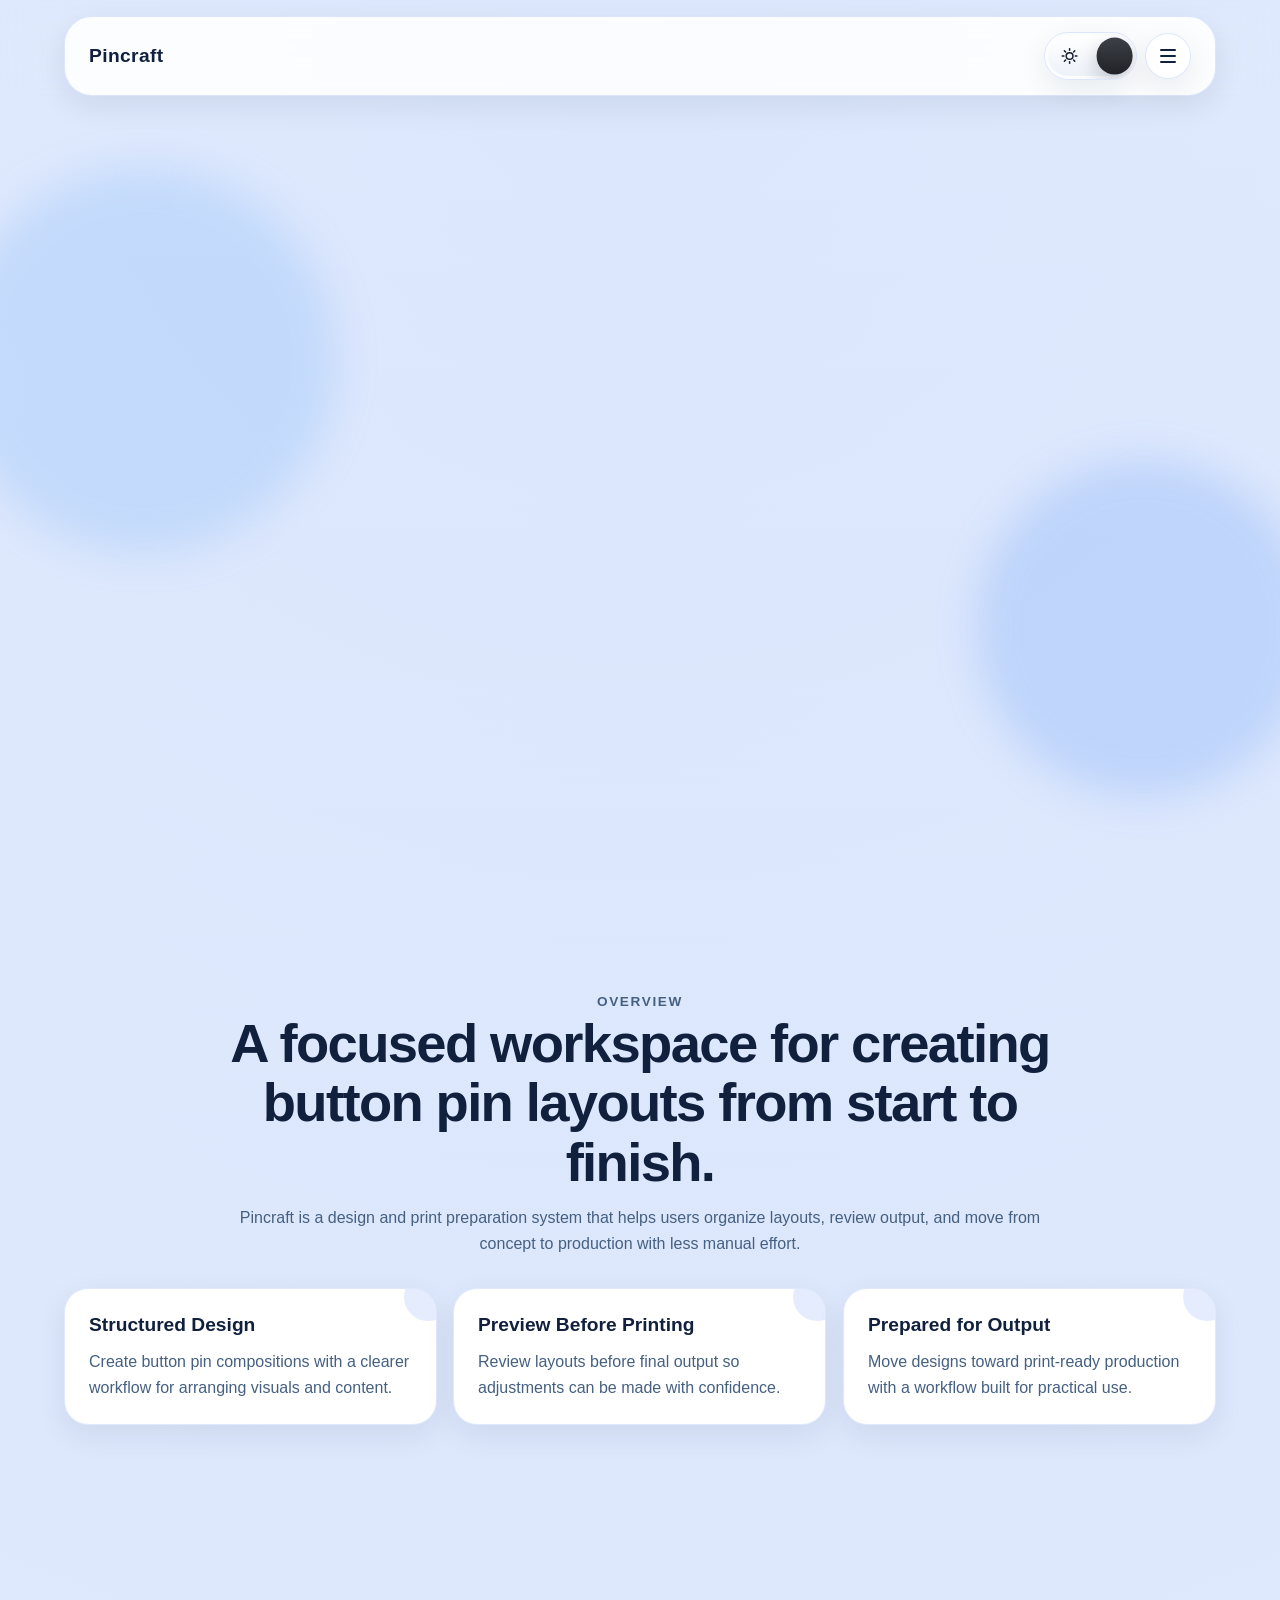
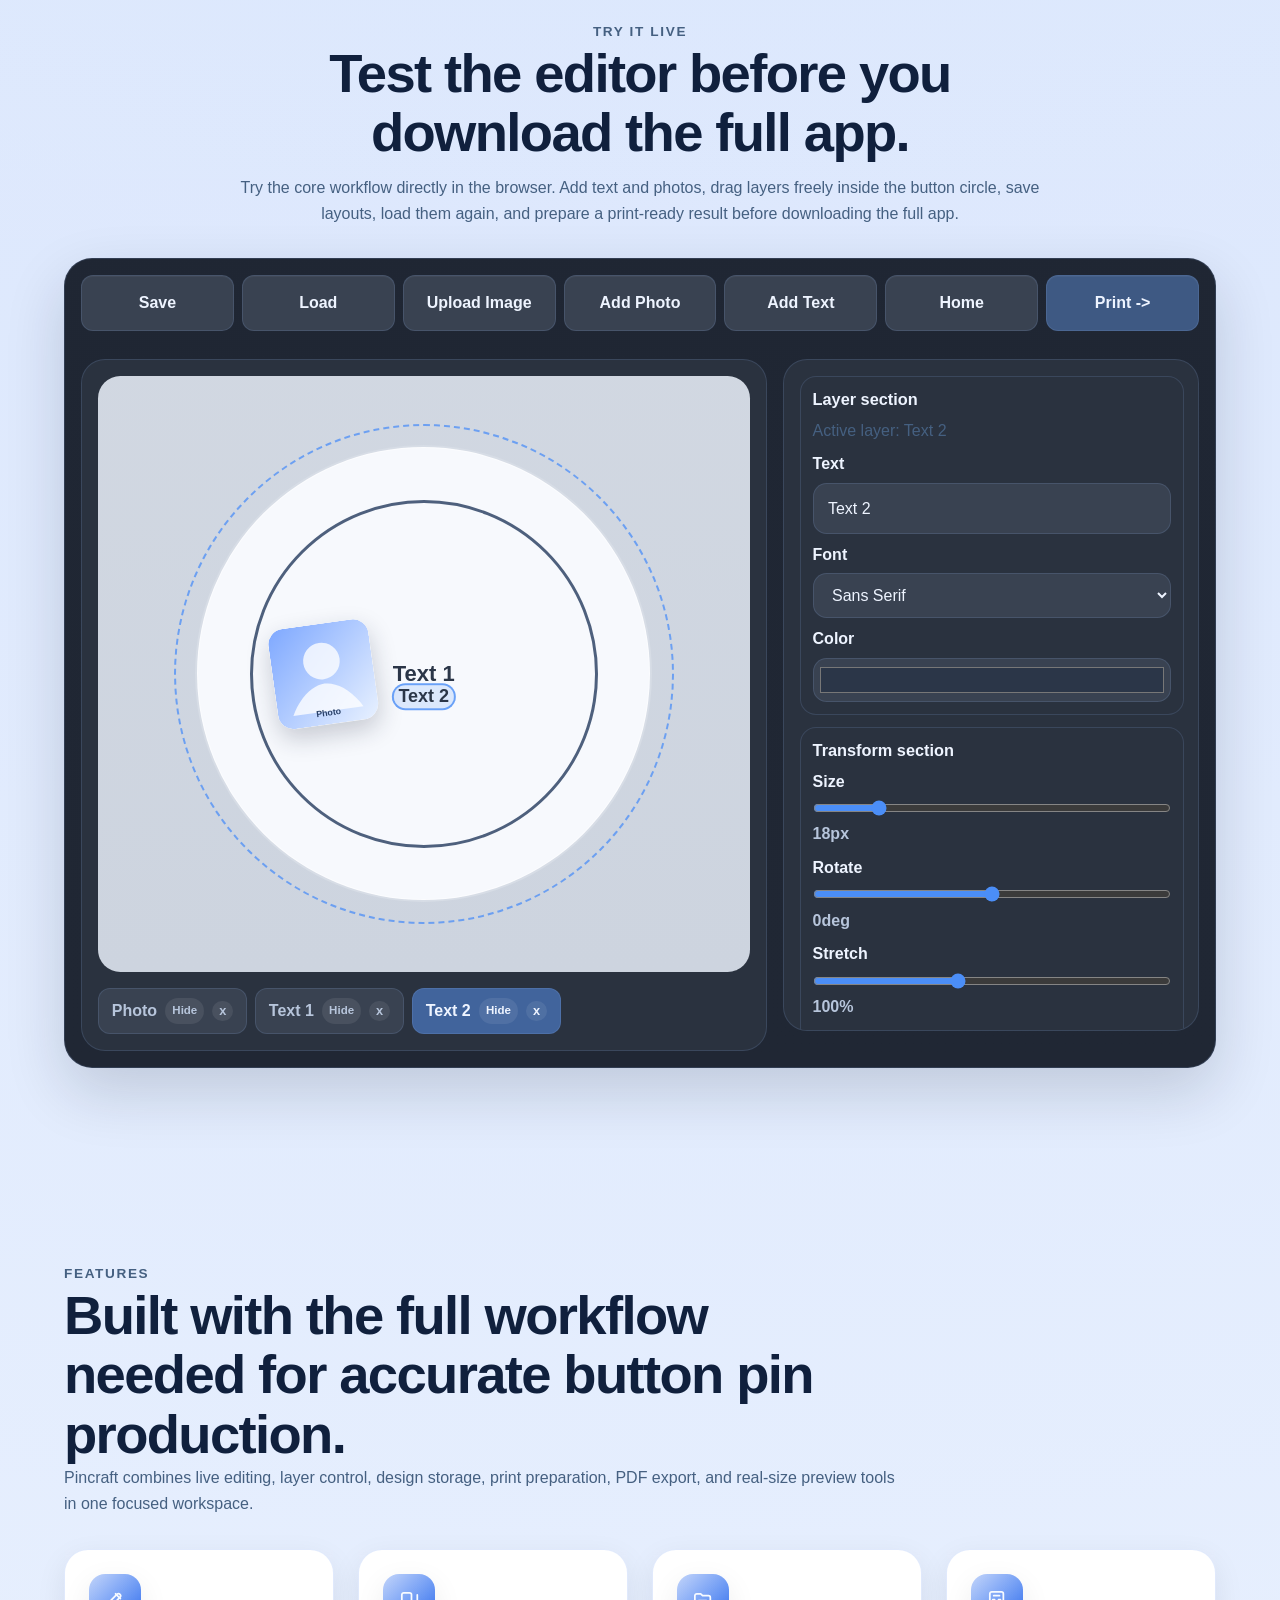
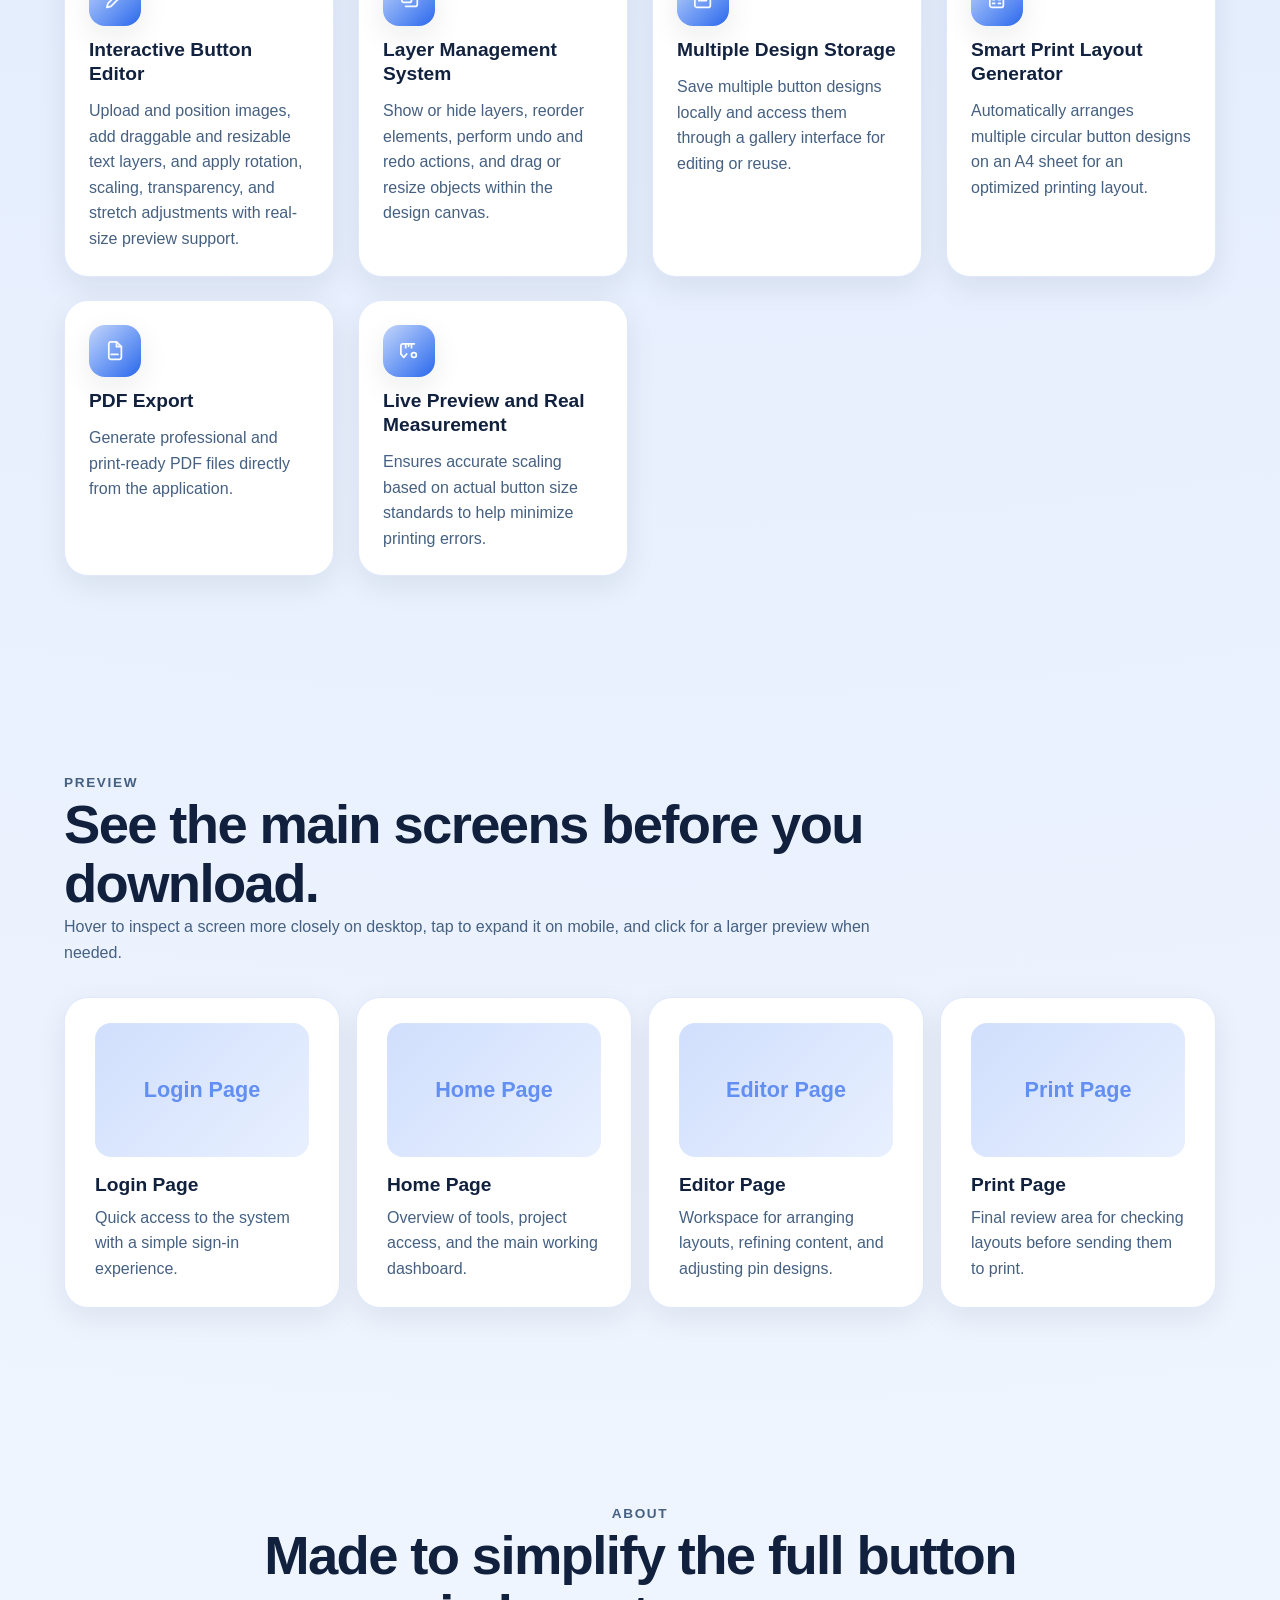
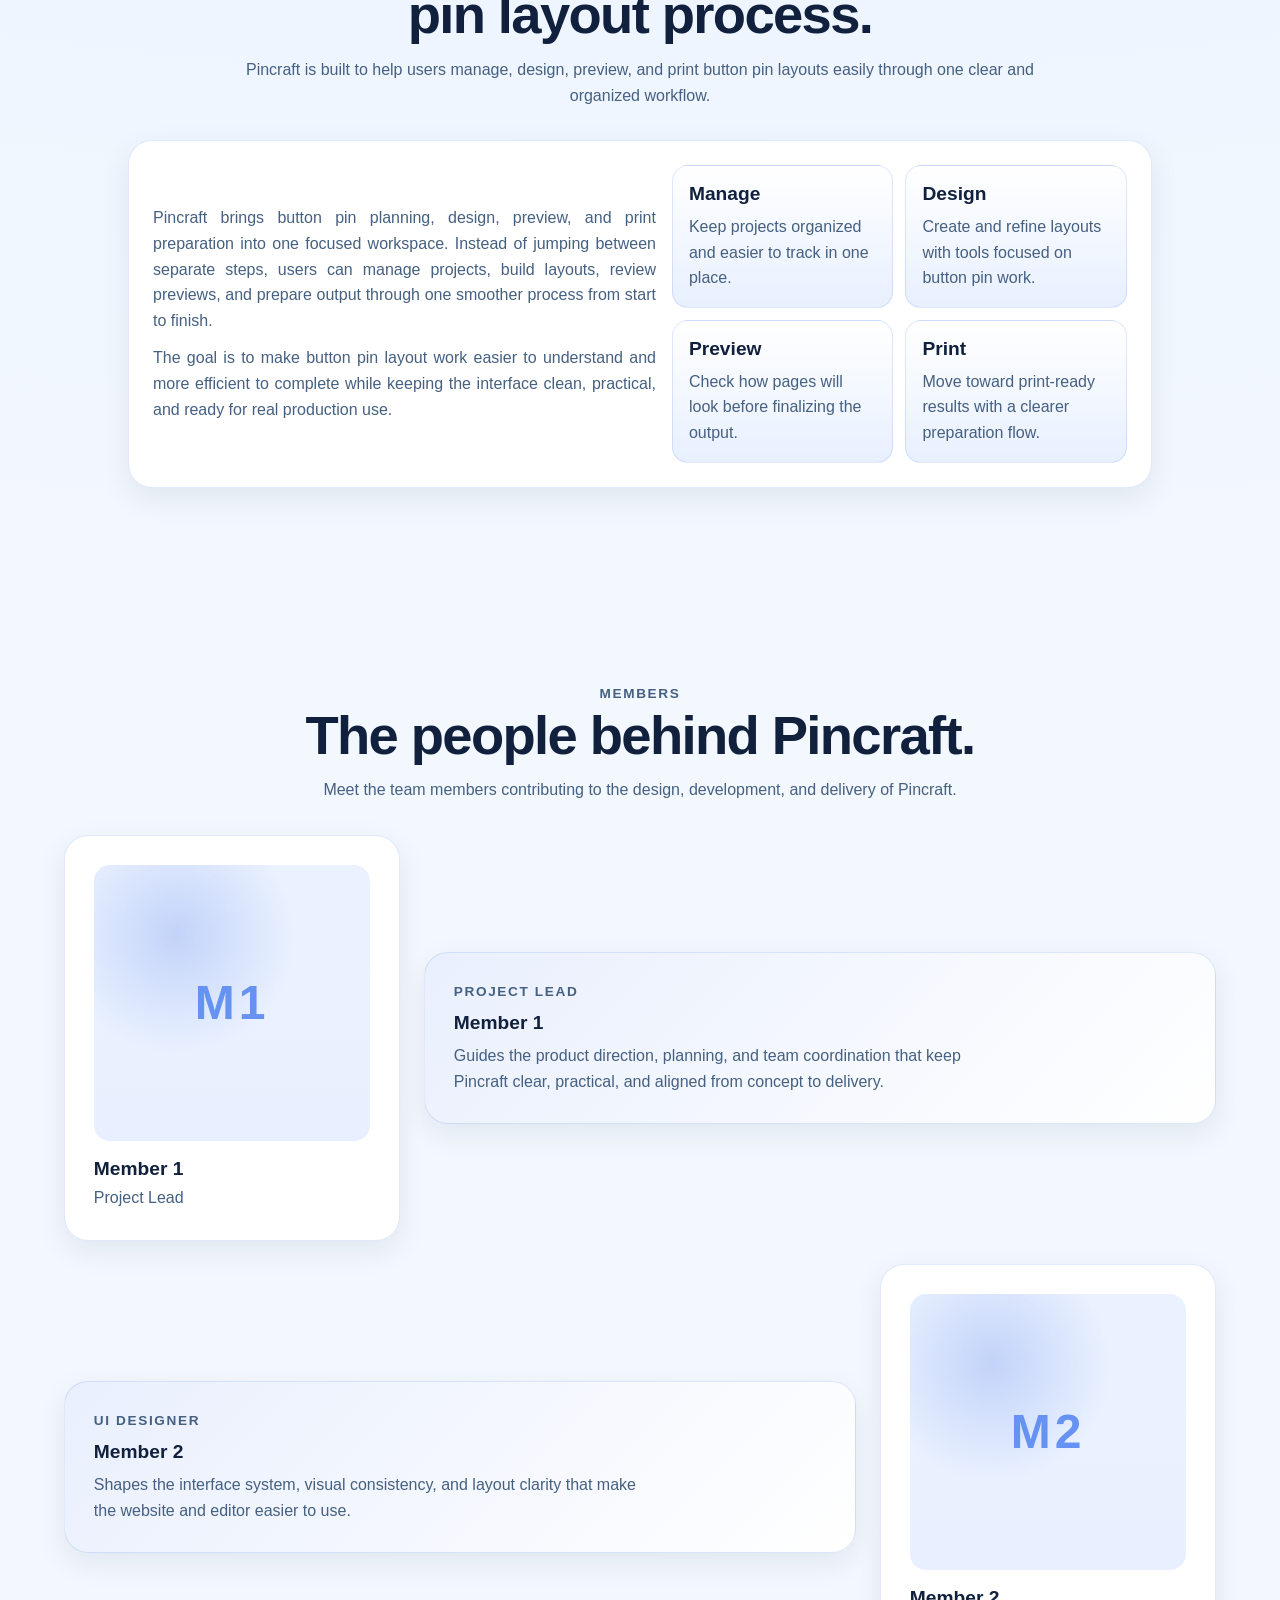
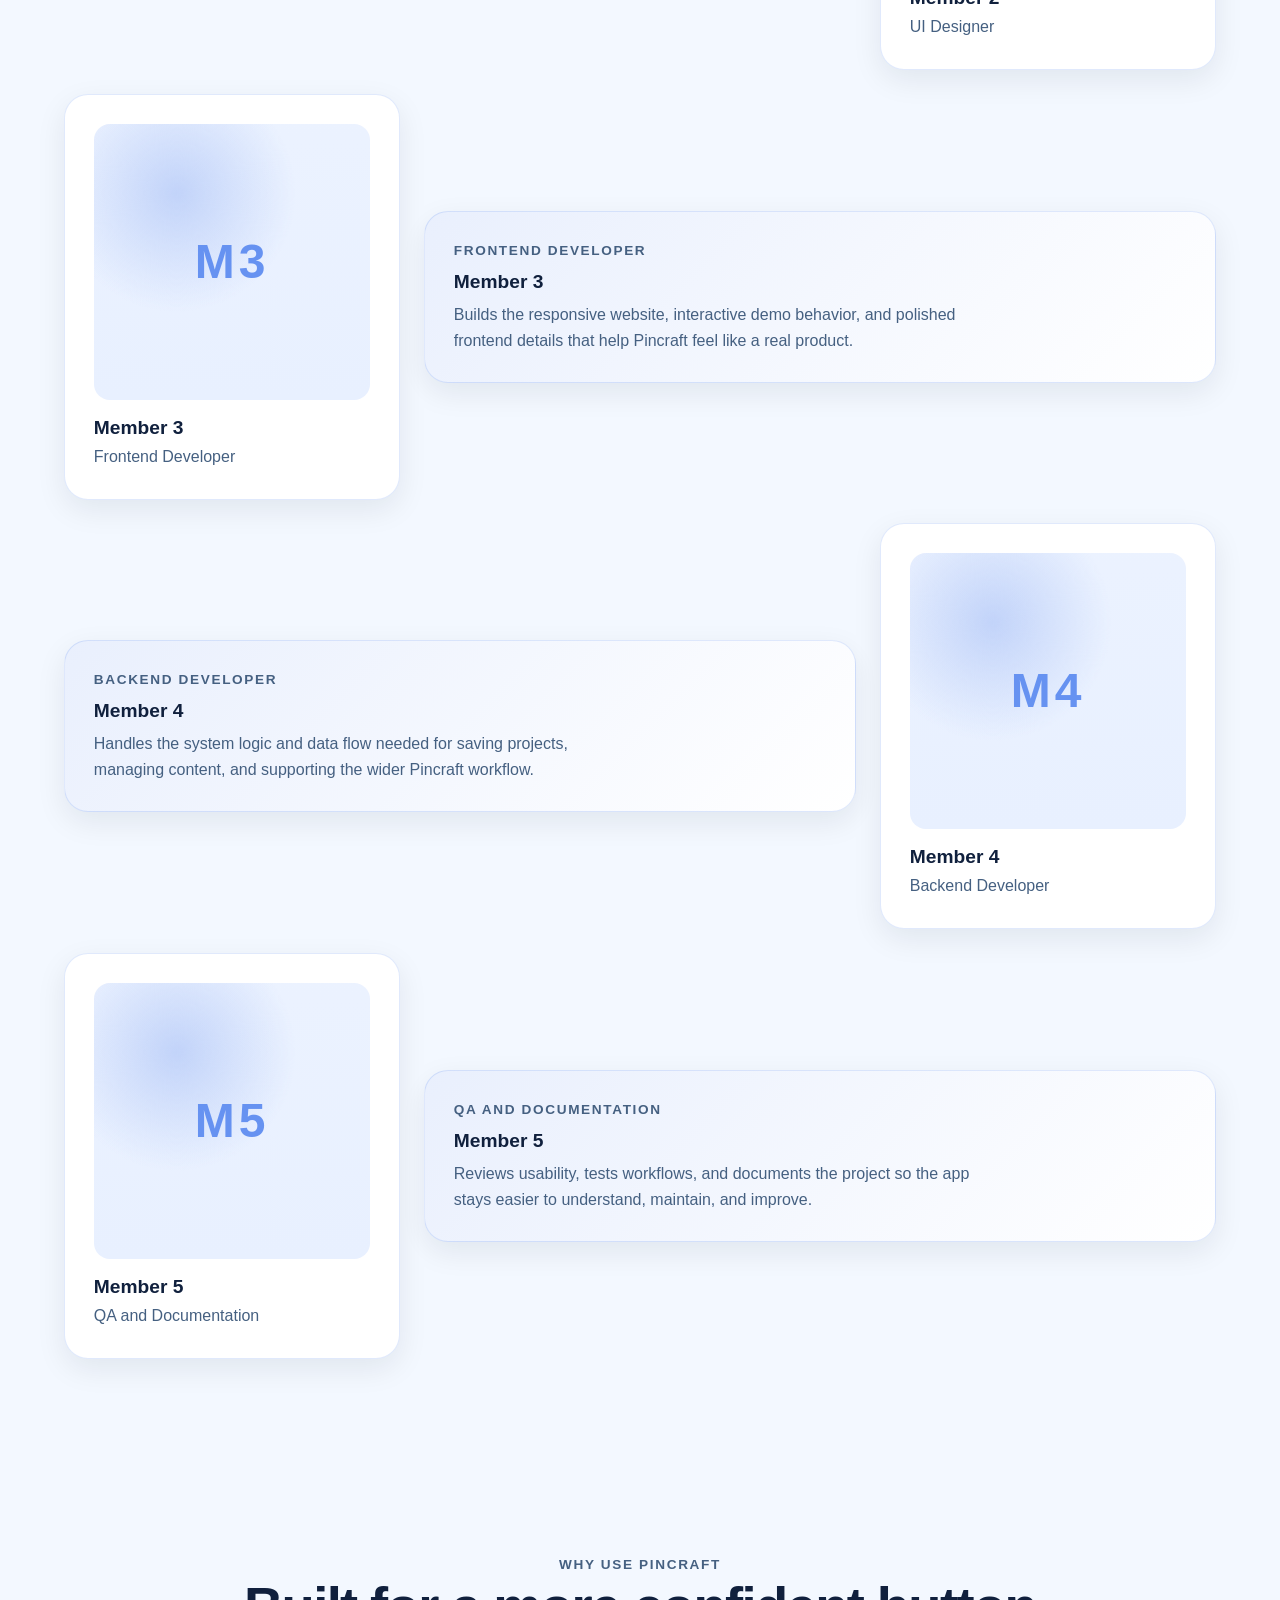
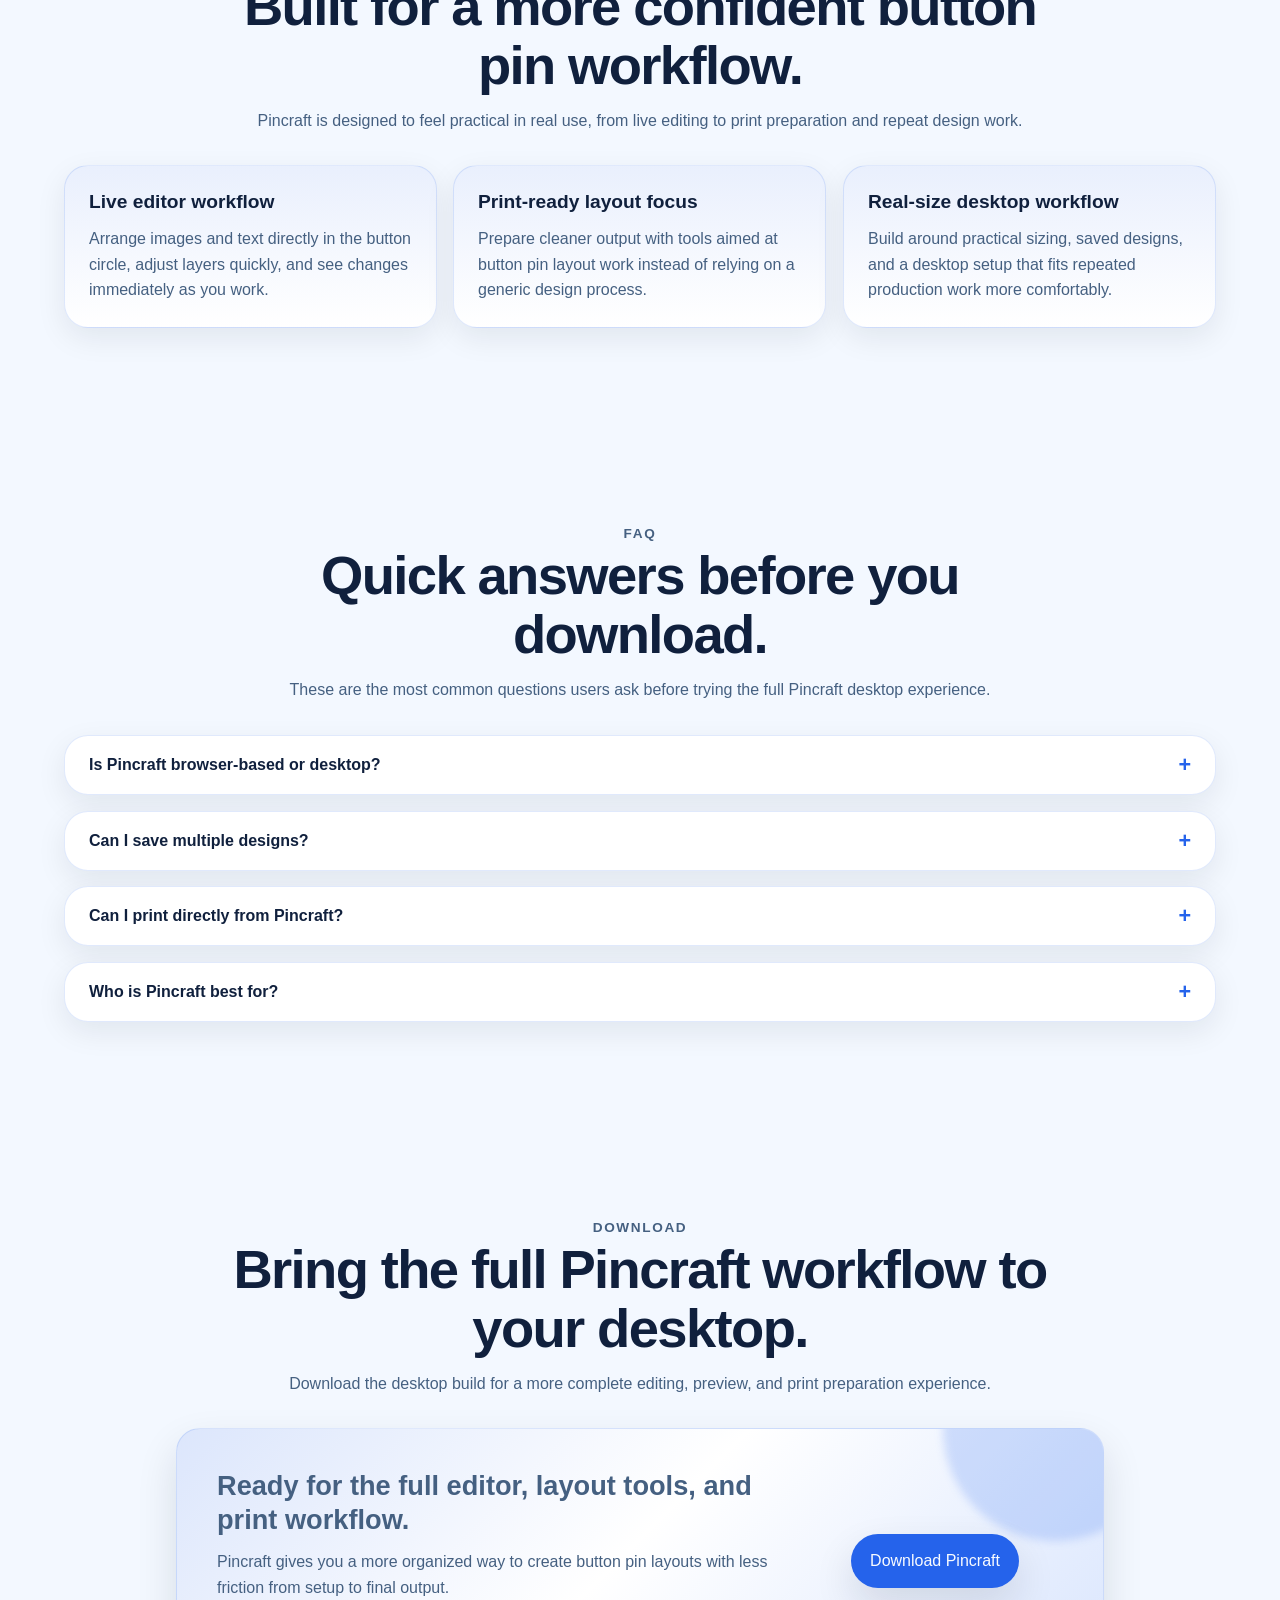
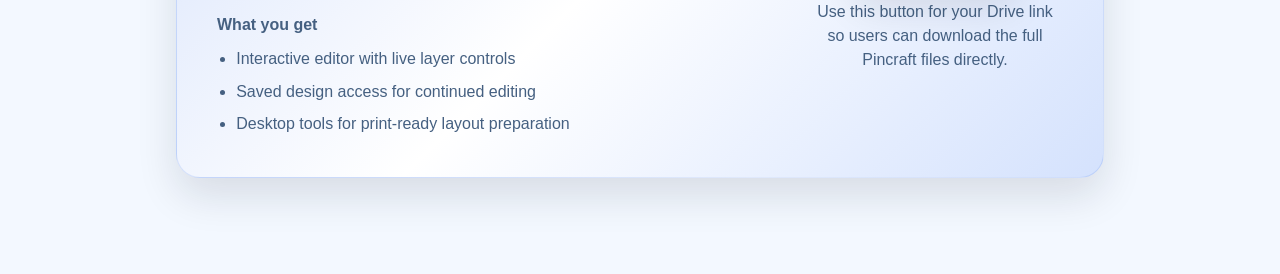
==== index.html @ 0a298990 "place outside the folder" ====
<!DOCTYPE html>
<html lang="en">
<head>
  <meta charset="UTF-8">
  <meta name="viewport" content="width=device-width, initial-scale=1.0">
  <title>Pincraft</title>
  <link rel="stylesheet" href="style.css">
</head>
<body>
  <header class="site-header">
    <nav class="navbar" aria-label="Primary">
      <a class="brand" href="#home">Pincraft</a>

      <div class="navbar-controls">
        <button class="theme-toggle" type="button" aria-label="Toggle dark and light mode">
          <span class="theme-toggle__track" aria-hidden="true">
            <span class="theme-toggle__icon theme-toggle__icon--sun">
              <svg viewBox="0 0 24 24" fill="none" stroke="currentColor" stroke-width="1.9" stroke-linecap="round" stroke-linejoin="round">
                <circle cx="12" cy="12" r="4.2"></circle>
                <path d="M12 2.8v2.1M12 19.1v2.1M5.5 5.5l1.5 1.5M17 17l1.5 1.5M2.8 12h2.1M19.1 12h2.1M5.5 18.5 7 17M17 7l1.5-1.5"></path>
              </svg>
            </span>
            <span class="theme-toggle__icon theme-toggle__icon--moon">
              <svg viewBox="0 0 24 24" fill="none" stroke="currentColor" stroke-width="1.9" stroke-linecap="round" stroke-linejoin="round">
                <path d="M17.6 14.9A7.6 7.6 0 0 1 9.1 5.4a8.2 8.2 0 1 0 8.5 9.5Z"></path>
                <path d="M18.8 5.2v2.4M20 6.4h-2.4"></path>
              </svg>
            </span>
            <span class="theme-toggle__thumb"></span>
          </span>
          <span class="sr-only">Toggle dark and light mode</span>
        </button>

        <button
          class="menu-toggle"
          type="button"
          aria-expanded="false"
          aria-controls="site-nav-panel"
          aria-label="Open navigation menu"
        >
          <span></span>
          <span></span>
          <span></span>
        </button>
      </div>

      <div class="nav-actions" id="site-nav-panel">
        <ul class="nav-menu" id="site-menu">
          <li><a href="#home">Home</a></li>
          <li><a href="#features">Features</a></li>
          <li><a href="#preview">Preview</a></li>
          <li><a href="#about">About</a></li>
          <li><a href="#members">Members</a></li>
          <li><a href="#why-use">Why Use</a></li>
          <li><a href="#faq">FAQ</a></li>
          <li><a href="#download">Download</a></li>
        </ul>
      </div>
    </nav>
  </header>

  <main>
    <section id="home" class="section home-section">
      <div class="section-content hero-content" data-reveal>
        <p class="eyebrow">Button Pin Layout System</p>
        <h1>Pincraft</h1>
        <p class="hero-tagline">Design, edit, and print button pin layouts with ease.</p>
        <p class="hero-description">
          Pincraft helps users build clean, print-ready button pin layouts through a simple
          workflow for designing, refining, previewing, and preparing output.
        </p>
        <div class="hero-actions">
          <a href="#download">Download Now</a>
          <a href="#preview">View Preview</a>
        </div>
      </div>
    </section>

    <section id="overview" class="section overview-section">
      <div class="section-heading" data-reveal>
        <p class="eyebrow">Overview</p>
        <h2>A focused workspace for creating button pin layouts from start to finish.</h2>
        <p>
          Pincraft is a design and print preparation system that helps users organize layouts,
          review output, and move from concept to production with less manual effort.
        </p>
      </div>
      <div class="overview-grid">
        <article data-reveal>
          <h3>Structured Design</h3>
          <p>Create button pin compositions with a clearer workflow for arranging visuals and content.</p>
        </article>
        <article data-reveal>
          <h3>Preview Before Printing</h3>
          <p>Review layouts before final output so adjustments can be made with confidence.</p>
        </article>
        <article data-reveal>
          <h3>Prepared for Output</h3>
          <p>Move designs toward print-ready production with a workflow built for practical use.</p>
        </article>
      </div>
    </section>

    <section id="demo" class="section demo-section">
      <div class="section-heading" data-reveal>
        <p class="eyebrow">Try It Live</p>
        <h2>Test the editor before you download the full app.</h2>
        <p>
          Try the core workflow directly in the browser. Add text and photos, drag layers freely
          inside the button circle, save layouts, load them again, and prepare a print-ready
          result before downloading the full app.
        </p>
      </div>
      <div class="demo-shell" data-reveal>
        <div class="demo-toolbar" role="toolbar" aria-label="Interactive Pincraft editor tools">
          <button type="button" class="demo-tool" data-demo-action="save">Save</button>
          <button type="button" class="demo-tool" data-demo-action="load">Load</button>
          <button type="button" class="demo-tool" data-demo-action="upload">Upload Image</button>
          <button type="button" class="demo-tool" data-demo-action="photo">Add Photo</button>
          <button type="button" class="demo-tool" data-demo-action="text">Add Text</button>
          <button type="button" class="demo-tool" data-demo-action="reset">Home</button>
          <button type="button" class="demo-tool demo-tool--accent" data-demo-action="print">Print -&gt;</button>
        </div>

        <div class="demo-workspace">
          <div class="demo-stage-panel">
            <div class="demo-canvas">
              <div class="demo-print-area">
                <div class="demo-stage" data-demo-stage>
                  <div class="demo-button-outline demo-button-outline--outer"></div>
                  <div class="demo-button-face" data-demo-button-face></div>
                  <div class="demo-button-outline demo-button-outline--inner"></div>
                  <div class="demo-layer-area" data-demo-layer-area></div>
                </div>
              </div>
            </div>

            <div class="demo-layer-tabs" data-demo-layer-tabs></div>
          </div>

          <aside class="demo-inspector">
            <div class="demo-inspector__section">
              <h3>Layer section</h3>
              <p class="demo-meta">
                Active layer:
                <span data-demo-active-name>Text 1</span>
              </p>

              <label class="demo-field" data-demo-field="text">
                <span>Text</span>
                <input type="text" data-demo-input="text" value="Text 1">
              </label>

              <label class="demo-field" data-demo-field="font">
                <span>Font</span>
                <select data-demo-input="font">
                  <option value="Arial, sans-serif">Sans Serif</option>
                  <option value="Georgia, serif">Serif</option>
                  <option value="'Courier New', monospace">Monospace</option>
                </select>
              </label>

              <label class="demo-field" data-demo-field="color">
                <span>Color</span>
                <input type="color" data-demo-input="color" value="#1e2a44">
              </label>
            </div>

            <div class="demo-inspector__section">
              <h3>Transform section</h3>

              <label class="demo-range">
                <span>Size</span>
                <input type="range" data-demo-input="size" min="1" max="100" value="22">
                <output data-demo-output="size">22px</output>
              </label>

              <label class="demo-range">
                <span>Rotate</span>
                <input type="range" data-demo-input="rotation" min="-180" max="180" value="0">
                <output data-demo-output="rotation">0deg</output>
              </label>

              <label class="demo-range">
                <span>Stretch</span>
                <input type="range" data-demo-input="stretch" min="60" max="160" value="100">
                <output data-demo-output="stretch">100%</output>
              </label>

              <label class="demo-range">
                <span>Opacity</span>
                <input type="range" data-demo-input="opacity" min="20" max="100" value="100">
                <output data-demo-output="opacity">100%</output>
              </label>

              <label class="demo-field">
                <span>Button Background</span>
                <input type="color" data-demo-input="background" value="#f7f9fd">
              </label>

              <p class="demo-help">
                Drag layers inside the circle to move them, then drag the layer tabs below to send
                items behind or bring them forward before saving, loading, or printing.
              </p>
            </div>

            <p class="demo-status" data-demo-status aria-live="polite">
              Try dragging a layer inside the button circle.
            </p>
          </aside>
        </div>

        <input class="demo-upload-input" data-demo-upload type="file" accept="image/*" hidden>
      </div>
    </section>

    <section id="features" class="section features-section">
      <div class="section-heading" data-reveal>
        <p class="eyebrow">Features</p>
        <h2>Built with the full workflow needed for accurate button pin production.</h2>
        <p>
          Pincraft combines live editing, layer control, design storage, print preparation,
          PDF export, and real-size preview tools in one focused workspace.
        </p>
      </div>
      <div class="feature-list">
        <article class="feature-card" data-reveal>
          <div class="feature-icon" aria-hidden="true">
            <svg viewBox="0 0 24 24" fill="none" stroke="currentColor" stroke-width="1.8" stroke-linecap="round" stroke-linejoin="round">
              <path d="M4 20l4.2-1 9.5-9.5a2.2 2.2 0 0 0-3.1-3.1L5.1 15.9 4 20Z"/>
              <path d="M13 6l5 5"/>
            </svg>
          </div>
          <h3>Interactive Button Editor</h3>
          <p>Upload and position images, add draggable and resizable text layers, and apply rotation, scaling, transparency, and stretch adjustments with real-size preview support.</p>
        </article>

        <article class="feature-card" data-reveal>
          <div class="feature-icon" aria-hidden="true">
            <svg viewBox="0 0 24 24" fill="none" stroke="currentColor" stroke-width="1.8" stroke-linecap="round" stroke-linejoin="round">
              <rect x="5" y="5" width="10" height="10" rx="2"/>
              <path d="M9 19h10a2 2 0 0 0 2-2V7"/>
            </svg>
          </div>
          <h3>Layer Management System</h3>
          <p>Show or hide layers, reorder elements, perform undo and redo actions, and drag or resize objects within the design canvas.</p>
        </article>

        <article class="feature-card" data-reveal>
          <div class="feature-icon" aria-hidden="true">
            <svg viewBox="0 0 24 24" fill="none" stroke="currentColor" stroke-width="1.8" stroke-linecap="round" stroke-linejoin="round">
              <path d="M4 8a2 2 0 0 1 2-2h4l2 2h6a2 2 0 0 1 2 2v8a2 2 0 0 1-2 2H6a2 2 0 0 1-2-2V8Z"/>
              <path d="M8 13h8"/>
            </svg>
          </div>
          <h3>Multiple Design Storage</h3>
          <p>Save multiple button designs locally and access them through a gallery interface for editing or reuse.</p>
        </article>

        <article class="feature-card" data-reveal>
          <div class="feature-icon" aria-hidden="true">
            <svg viewBox="0 0 24 24" fill="none" stroke="currentColor" stroke-width="1.8" stroke-linecap="round" stroke-linejoin="round">
              <rect x="5" y="4" width="14" height="16" rx="2"/>
              <path d="M9 8h6M8 12h2m4 0h2M8 16h2m4 0h2"/>
            </svg>
          </div>
          <h3>Smart Print Layout Generator</h3>
          <p>Automatically arranges multiple circular button designs on an A4 sheet for an optimized printing layout.</p>
        </article>

        <article class="feature-card" data-reveal>
          <div class="feature-icon" aria-hidden="true">
            <svg viewBox="0 0 24 24" fill="none" stroke="currentColor" stroke-width="1.8" stroke-linecap="round" stroke-linejoin="round">
              <path d="M8 3h6l5 5v11a2 2 0 0 1-2 2H8a2 2 0 0 1-2-2V5a2 2 0 0 1 2-2Z"/>
              <path d="M14 3v5h5M8.5 16h7"/>
            </svg>
          </div>
          <h3>PDF Export</h3>
          <p>Generate professional and print-ready PDF files directly from the application.</p>
        </article>

        <article class="feature-card" data-reveal>
          <div class="feature-icon" aria-hidden="true">
            <svg viewBox="0 0 24 24" fill="none" stroke="currentColor" stroke-width="1.8" stroke-linecap="round" stroke-linejoin="round">
              <path d="M4 15.5V7a2 2 0 0 1 2-2h12"/>
              <path d="M4 15.5 7 19l3-3.5M9 5v4m3-4v2.5M15 5v4"/>
              <circle cx="17.5" cy="16.5" r="2.5"/>
            </svg>
          </div>
          <h3>Live Preview and Real Measurement</h3>
          <p>Ensures accurate scaling based on actual button size standards to help minimize printing errors.</p>
        </article>
      </div>
    </section>

    <section id="preview" class="section preview-section">
      <div class="section-heading" data-reveal>
        <p class="eyebrow">Preview</p>
        <h2>See the main screens before you download.</h2>
        <p>
          Hover to inspect a screen more closely on desktop, tap to expand it on mobile, and click
          for a larger preview when needed.
        </p>
      </div>
      <div class="preview-grid">
        <article class="preview-card" data-reveal>
          <button type="button" class="preview-toggle" aria-pressed="false">
            <div class="preview-media">
              <img src="assets/login.png" alt="Preview of the Pincraft login screen">
              <video muted loop playsinline preload="metadata">
                <source src="assets/login-preview.mp4" type="video/mp4">
              </video>
            </div>
            <div class="preview-caption">
              <h3>Login Page</h3>
              <p>Quick access to the system with a simple sign-in experience.</p>
            </div>
          </button>
        </article>

        <article class="preview-card" data-reveal>
          <button type="button" class="preview-toggle" aria-pressed="false">
            <div class="preview-media">
              <img src="assets/home.png" alt="Preview of the Pincraft home dashboard">
              <video muted loop playsinline preload="metadata">
                <source src="assets/home-preview.mp4" type="video/mp4">
              </video>
            </div>
            <div class="preview-caption">
              <h3>Home Page</h3>
              <p>Overview of tools, project access, and the main working dashboard.</p>
            </div>
          </button>
        </article>

        <article class="preview-card" data-reveal>
          <button type="button" class="preview-toggle" aria-pressed="false">
            <div class="preview-media">
              <img src="assets/editor.png" alt="Preview of the Pincraft button editor">
              <video muted loop playsinline preload="metadata">
                <source src="assets/editor-preview.mp4" type="video/mp4">
              </video>
            </div>
            <div class="preview-caption">
              <h3>Editor Page</h3>
              <p>Workspace for arranging layouts, refining content, and adjusting pin designs.</p>
            </div>
          </button>
        </article>

        <article class="preview-card" data-reveal>
          <button type="button" class="preview-toggle" aria-pressed="false">
            <div class="preview-media">
              <img src="assets/print.png" alt="Preview of the Pincraft print layout screen">
              <video muted loop playsinline preload="metadata">
                <source src="assets/print-preview.mp4" type="video/mp4">
              </video>
            </div>
            <div class="preview-caption">
              <h3>Print Page</h3>
              <p>Final review area for checking layouts before sending them to print.</p>
            </div>
          </button>
        </article>
      </div>
    </section>

    <section id="about" class="section about-section">
      <div class="section-heading" data-reveal>
        <p class="eyebrow">About</p>
        <h2>Made to simplify the full button pin layout process.</h2>
        <p>
          Pincraft is built to help users manage, design, preview, and print button pin layouts
          easily through one clear and organized workflow.
        </p>
      </div>
      <div class="about-content" data-reveal>
        <div class="about-copy">
          <p>
            Pincraft brings button pin planning, design, preview, and print preparation into one
            focused workspace. Instead of jumping between separate steps, users can manage
            projects, build layouts, review previews, and prepare output through one smoother
            process from start to finish.
          </p>
          <p>
            The goal is to make button pin layout work easier to understand and more efficient to
            complete while keeping the interface clean, practical, and ready for real production
            use.
          </p>
        </div>
        <div class="about-highlights">
          <article>
            <h3>Manage</h3>
            <p>Keep projects organized and easier to track in one place.</p>
          </article>
          <article>
            <h3>Design</h3>
            <p>Create and refine layouts with tools focused on button pin work.</p>
          </article>
          <article>
            <h3>Preview</h3>
            <p>Check how pages will look before finalizing the output.</p>
          </article>
          <article>
            <h3>Print</h3>
            <p>Move toward print-ready results with a clearer preparation flow.</p>
          </article>
        </div>
      </div>
    </section>

    <section id="members" class="section members-section">
      <div class="section-heading" data-reveal>
        <p class="eyebrow">Members</p>
        <h2>The people behind Pincraft.</h2>
        <p>Meet the team members contributing to the design, development, and delivery of Pincraft.</p>
      </div>
      <div class="members-list">
        <article class="member-showcase" data-reveal>
          <a class="member-card member-card--link" href="https://example.com/member-1" target="_blank" rel="noreferrer" aria-label="Open Member 1 portfolio">
            <div class="member-card__media">
              <img src="assets/member-1.jpg" alt="Profile photo placeholder for Member 1, Project Lead">
              <span class="member-card__fallback" aria-hidden="true">M1</span>
            </div>
            <div class="member-card__body">
              <h3>Member 1</h3>
              <p>Project Lead</p>
            </div>
          </a>
          <div class="member-details">
            <p class="eyebrow">Project Lead</p>
            <h3>Member 1</h3>
            <p>Guides the product direction, planning, and team coordination that keep Pincraft clear, practical, and aligned from concept to delivery.</p>
          </div>
        </article>

        <article class="member-showcase" data-reveal>
          <a class="member-card member-card--link" href="https://example.com/member-2" target="_blank" rel="noreferrer" aria-label="Open Member 2 portfolio">
            <div class="member-card__media">
              <img src="assets/member-2.jpg" alt="Profile photo placeholder for Member 2, UI Designer">
              <span class="member-card__fallback" aria-hidden="true">M2</span>
            </div>
            <div class="member-card__body">
              <h3>Member 2</h3>
              <p>UI Designer</p>
            </div>
          </a>
          <div class="member-details">
            <p class="eyebrow">UI Designer</p>
            <h3>Member 2</h3>
            <p>Shapes the interface system, visual consistency, and layout clarity that make the website and editor easier to use.</p>
          </div>
        </article>

        <article class="member-showcase" data-reveal>
          <a class="member-card member-card--link" href="https://example.com/member-3" target="_blank" rel="noreferrer" aria-label="Open Member 3 portfolio">
            <div class="member-card__media">
              <img src="assets/member-3.jpg" alt="Profile photo placeholder for Member 3, Frontend Developer">
              <span class="member-card__fallback" aria-hidden="true">M3</span>
            </div>
            <div class="member-card__body">
              <h3>Member 3</h3>
              <p>Frontend Developer</p>
            </div>
          </a>
          <div class="member-details">
            <p class="eyebrow">Frontend Developer</p>
            <h3>Member 3</h3>
            <p>Builds the responsive website, interactive demo behavior, and polished frontend details that help Pincraft feel like a real product.</p>
          </div>
        </article>

        <article class="member-showcase" data-reveal>
          <a class="member-card member-card--link" href="https://example.com/member-4" target="_blank" rel="noreferrer" aria-label="Open Member 4 portfolio">
            <div class="member-card__media">
              <img src="assets/member-4.jpg" alt="Profile photo placeholder for Member 4, Backend Developer">
              <span class="member-card__fallback" aria-hidden="true">M4</span>
            </div>
            <div class="member-card__body">
              <h3>Member 4</h3>
              <p>Backend Developer</p>
            </div>
          </a>
          <div class="member-details">
            <p class="eyebrow">Backend Developer</p>
            <h3>Member 4</h3>
            <p>Handles the system logic and data flow needed for saving projects, managing content, and supporting the wider Pincraft workflow.</p>
          </div>
        </article>

        <article class="member-showcase" data-reveal>
          <a class="member-card member-card--link" href="https://example.com/member-5" target="_blank" rel="noreferrer" aria-label="Open Member 5 portfolio">
            <div class="member-card__media">
              <img src="assets/member-5.jpg" alt="Profile photo placeholder for Member 5, QA and Documentation">
              <span class="member-card__fallback" aria-hidden="true">M5</span>
            </div>
            <div class="member-card__body">
              <h3>Member 5</h3>
              <p>QA and Documentation</p>
            </div>
          </a>
          <div class="member-details">
            <p class="eyebrow">QA and Documentation</p>
            <h3>Member 5</h3>
            <p>Reviews usability, tests workflows, and documents the project so the app stays easier to understand, maintain, and improve.</p>
          </div>
        </article>
      </div>
    </section>

    <section id="why-use" class="section trust-section">
      <div class="section-heading trust-heading" data-reveal>
        <p class="eyebrow">Why Use Pincraft</p>
        <h2>Built for a more confident button pin workflow.</h2>
        <p>
          Pincraft is designed to feel practical in real use, from live editing to print
          preparation and repeat design work.
        </p>
      </div>
      <div class="trust-grid">
        <article class="trust-card" data-reveal>
          <h3>Live editor workflow</h3>
          <p>
            Arrange images and text directly in the button circle, adjust layers quickly, and see
            changes immediately as you work.
          </p>
        </article>
        <article class="trust-card" data-reveal>
          <h3>Print-ready layout focus</h3>
          <p>
            Prepare cleaner output with tools aimed at button pin layout work instead of relying on
            a generic design process.
          </p>
        </article>
        <article class="trust-card" data-reveal>
          <h3>Real-size desktop workflow</h3>
          <p>
            Build around practical sizing, saved designs, and a desktop setup that fits repeated
            production work more comfortably.
          </p>
        </article>
      </div>
    </section>

    <section id="faq" class="section faq-section">
      <div class="section-heading" data-reveal>
        <p class="eyebrow">FAQ</p>
        <h2>Quick answers before you download.</h2>
        <p>
          These are the most common questions users ask before trying the full Pincraft desktop
          experience.
        </p>
      </div>
      <div class="faq-list">
        <details class="faq-item" data-reveal>
          <summary>Is Pincraft browser-based or desktop?</summary>
          <p>
            Pincraft is built as a Windows desktop app. This website includes a lightweight browser
            demo so users can preview the editor workflow before installing the full system.
          </p>
        </details>
        <details class="faq-item" data-reveal>
          <summary>Can I save multiple designs?</summary>
          <p>
            Yes. The full desktop experience is designed for saving and reopening multiple button
            pin layouts so projects can be reviewed, updated, and reused more easily.
          </p>
        </details>
        <details class="faq-item" data-reveal>
          <summary>Can I print directly from Pincraft?</summary>
          <p>
            Yes. Pincraft is intended to support print-ready layout preparation in the full app so
            you can move from editing to output with fewer extra steps.
          </p>
        </details>
        <details class="faq-item" data-reveal>
          <summary>Who is Pincraft best for?</summary>
          <p>
            It is best suited for users who regularly prepare button pin layouts and want a clearer
            workflow for arranging, previewing, saving, and preparing output.
          </p>
        </details>
      </div>
    </section>

    <section id="download" class="section download-section">
      <div class="section-heading" data-reveal>
        <p class="eyebrow">Download</p>
        <h2>Bring the full Pincraft workflow to your desktop.</h2>
        <p>
          Download the desktop build for a more complete editing, preview, and print preparation
          experience.
        </p>
      </div>
      <div class="download-content" data-reveal>
        <div class="download-copy">
          <p class="download-lead">Ready for the full editor, layout tools, and print workflow.</p>
          <p>
            Pincraft gives you a more organized way to create button pin layouts with less friction
            from setup to final output.
          </p>
          <div class="download-includes">
            <p class="download-includes__title">What you get</p>
            <ul>
              <li>Interactive editor with live layer controls</li>
              <li>Saved design access for continued editing</li>
              <li>Desktop tools for print-ready layout preparation</li>
            </ul>
          </div>
        </div>
        <div class="download-actions">
          <a href="assets/Pincraft-Setup.exe" class="download-button" aria-label="Download Pincraft">Download Pincraft</a>
          <p class="download-caption">Use this button for your Drive link so users can download the full Pincraft files directly.</p>
        </div>
      </div>
    </section>
  </main>

  <div
    class="preview-modal"
    id="preview-modal"
    aria-hidden="true"
    role="dialog"
    aria-modal="true"
    aria-labelledby="preview-modal-title"
  >
    <div class="preview-modal__backdrop" data-close-preview-modal="true"></div>
    <div class="preview-modal__panel" role="document">
      <button type="button" class="preview-modal__close" aria-label="Close full preview">
        Close
      </button>
      <div class="preview-modal__content">
        <div class="preview-modal__media">
          <img src="" alt="" data-preview-modal-image>
          <video muted loop playsinline preload="metadata" data-preview-modal-video>
            <source src="" type="video/mp4" data-preview-modal-source>
          </video>
        </div>
        <div class="preview-modal__copy">
          <p class="eyebrow">Full Preview</p>
          <h2 id="preview-modal-title" data-preview-modal-title>Screen Preview</h2>
          <p data-preview-modal-description></p>
        </div>
      </div>
    </div>
  </div>

  <div
    class="download-modal"
    id="download-modal"
    aria-hidden="true"
    role="dialog"
    aria-modal="true"
    aria-labelledby="download-modal-title"
  >
    <div class="download-modal__backdrop" data-close-download-modal="true"></div>
    <div class="download-modal__panel" role="document">
      <button type="button" class="download-modal__close" aria-label="Close download prompt">
        Close
      </button>
      <div class="download-modal__content">
        <p class="eyebrow">Full Experience</p>
        <h2 id="download-modal-title">Unlock print tools in the full Pincraft app.</h2>
        <p>
          The browser demo is great for exploring the editor, but the complete print workflow,
          export flow, and full layout tools are available in the downloadable system.
        </p>
        <div class="download-modal__actions">
          <a class="download-modal__primary" href="assets/Pincraft-Setup.exe" data-close-download-modal="true">Download Pincraft</a>
          <button type="button" class="download-modal__secondary" data-close-download-modal="true">
            Keep Exploring
          </button>
        </div>
      </div>
    </div>
  </div>

  <script src="script.js"></script>
</body>
</html>
---- style.css ----
:root {
  color-scheme: light;
  --font-sans: "Segoe UI", "Helvetica Neue", Arial, sans-serif;
  --space-1: 0.25rem;
  --space-2: 0.5rem;
  --space-3: 0.75rem;
  --space-4: 1rem;
  --space-5: 1.5rem;
  --space-6: 2rem;
  --space-7: 3rem;
  --space-8: 4rem;
  --space-9: 6rem;
  --radius-sm: 0.75rem;
  --radius-md: 1rem;
  --radius-lg: 1.5rem;
  --radius-pill: 999px;
  --shadow-sm: 0 10px 30px rgba(15, 23, 42, 0.08);
  --shadow-md: 0 18px 40px rgba(15, 23, 42, 0.12);
  --shadow-lg: 0 24px 60px rgba(15, 23, 42, 0.16);
  --container-width: 72rem;
  --container-narrow: 52rem;
  --header-height: 5rem;
  --surface-0: #f3f8ff;
  --surface-1: #ffffff;
  --surface-2: #e8f0ff;
  --surface-3: #d4e3ff;
  --text-1: #10203d;
  --text-2: #456081;
  --text-3: #7083a1;
  --border-color: rgba(37, 99, 235, 0.14);
  --accent: #2563eb;
  --accent-strong: #1d4ed8;
  --accent-soft: rgba(37, 99, 235, 0.12);
  --hero-glow: radial-gradient(circle at top, rgba(37, 99, 235, 0.16), transparent 55%);
  --demo-shell: #202734;
  --demo-panel: #2c3441;
  --demo-panel-strong: #394251;
  --demo-border: rgba(133, 165, 219, 0.18);
  --demo-text: #eef4ff;
  --demo-muted: #b7c5db;
  --demo-stage: #cdd4df;
  --demo-accent: #4b8ef7;
}

html[data-theme="dark"] {
  color-scheme: dark;
  --surface-0: #081120;
  --surface-1: #101b31;
  --surface-2: #162542;
  --surface-3: #1e335a;
  --text-1: #edf4ff;
  --text-2: #b4c8e8;
  --text-3: #88a3c8;
  --border-color: rgba(125, 176, 255, 0.16);
  --accent: #60a5fa;
  --accent-strong: #93c5fd;
  --accent-soft: rgba(96, 165, 250, 0.16);
  --shadow-sm: 0 12px 30px rgba(0, 0, 0, 0.28);
  --shadow-md: 0 18px 42px rgba(0, 0, 0, 0.34);
  --shadow-lg: 0 28px 70px rgba(0, 0, 0, 0.4);
  --hero-glow: radial-gradient(circle at top, rgba(96, 165, 250, 0.18), transparent 55%);
  --demo-shell: #141d2d;
  --demo-panel: #202b3c;
  --demo-panel-strong: #293548;
  --demo-border: rgba(133, 165, 219, 0.16);
  --demo-text: #eef4ff;
  --demo-muted: #9eb2cf;
  --demo-stage: #c3c9d5;
  --demo-accent: #67a3ff;
}

html[data-theme="light"] {
  color-scheme: light;
}

@media (prefers-color-scheme: dark) {
  :root:not([data-theme="light"]) {
    color-scheme: dark;
    --surface-0: #081120;
    --surface-1: #101b31;
    --surface-2: #162542;
    --surface-3: #1e335a;
    --text-1: #edf4ff;
    --text-2: #b4c8e8;
    --text-3: #88a3c8;
    --border-color: rgba(125, 176, 255, 0.16);
    --accent: #60a5fa;
    --accent-strong: #93c5fd;
    --accent-soft: rgba(96, 165, 250, 0.16);
    --shadow-sm: 0 12px 30px rgba(0, 0, 0, 0.28);
    --shadow-md: 0 18px 42px rgba(0, 0, 0, 0.34);
    --shadow-lg: 0 28px 70px rgba(0, 0, 0, 0.4);
    --hero-glow: radial-gradient(circle at top, rgba(96, 165, 250, 0.18), transparent 55%);
    --demo-shell: #141d2d;
    --demo-panel: #202b3c;
    --demo-panel-strong: #293548;
    --demo-border: rgba(133, 165, 219, 0.16);
    --demo-text: #eef4ff;
    --demo-muted: #9eb2cf;
    --demo-stage: #c3c9d5;
    --demo-accent: #67a3ff;
  }
}

html {
  scroll-behavior: smooth;
  scroll-padding-top: calc(var(--header-height) + var(--space-5));
}

*,
*::before,
*::after {
  box-sizing: border-box;
}

* {
  margin: 0;
}

body {
  min-height: 100vh;
  font-family: var(--font-sans);
  font-size: 1rem;
  line-height: 1.6;
  background:
    linear-gradient(180deg, rgba(255, 255, 255, 0.22), transparent 20%),
    var(--hero-glow),
    var(--surface-0);
  color: var(--text-1);
  text-rendering: optimizeLegibility;
  -webkit-font-smoothing: antialiased;
}

img,
video {
  display: block;
  max-width: 100%;
}

img {
  height: auto;
}

video {
  width: 100%;
  border-radius: var(--radius-md);
  background: var(--surface-2);
}

a {
  color: inherit;
  text-decoration: none;
}

button,
input,
textarea,
select {
  font: inherit;
}

button {
  border: 0;
  background: none;
  color: inherit;
  cursor: pointer;
}

ul {
  padding: 0;
  list-style: none;
}

main {
  display: block;
}

main > * {
  width: min(100% - 2rem, var(--container-width));
  margin-inline: auto;
}

.site-header {
  position: sticky;
  top: 0;
  z-index: 1000;
  padding: var(--space-4) var(--space-4) 0;
  backdrop-filter: blur(16px);
}

.navbar {
  width: min(100%, var(--container-width));
  min-height: var(--header-height);
  margin-inline: auto;
  padding: var(--space-3);
  position: relative;
  display: flex;
  align-items: center;
  justify-content: space-between;
  gap: var(--space-4);
  border: 1px solid var(--border-color);
  border-radius: calc(var(--radius-lg) + 0.25rem);
  background: color-mix(in srgb, var(--surface-1) 88%, transparent);
  box-shadow: var(--shadow-sm);
}

.brand {
  font-size: 1.2rem;
  font-weight: 700;
  letter-spacing: 0.02em;
}

.navbar-controls {
  display: flex;
  align-items: center;
  gap: var(--space-2);
}

.nav-actions {
  position: absolute;
  top: calc(100% + 0.75rem);
  right: 0;
  width: min(18rem, calc(100vw - 2rem));
  padding: var(--space-2);
  display: grid;
  gap: var(--space-2);
  border: 1px solid var(--border-color);
  border-radius: calc(var(--radius-lg) - 0.1rem);
  background: color-mix(in srgb, var(--surface-1) 96%, transparent);
  box-shadow: var(--shadow-md);
  opacity: 0;
  visibility: hidden;
  pointer-events: none;
  transform: translateY(-0.5rem);
  transition: opacity 0.2s ease, transform 0.2s ease, visibility 0.2s ease;
}

.navbar.is-open .nav-actions {
  opacity: 1;
  visibility: visible;
  pointer-events: auto;
  transform: translateY(0);
}

.nav-menu {
  display: grid;
  gap: 0.25rem;
}

.nav-menu a,
.download-button,
.hero-actions a {
  min-height: 2.75rem;
  padding: 0.8rem 1.1rem;
  border-radius: var(--radius-pill);
  transition: background-color 0.2s ease, color 0.2s ease, border-color 0.2s ease, transform 0.2s ease;
}

.nav-menu a {
  width: 100%;
  display: inline-flex;
  align-items: center;
  justify-content: flex-start;
  color: var(--text-2);
}

.nav-menu a:hover,
.nav-menu a:focus-visible {
  color: var(--text-1);
  background: var(--accent-soft);
}

.nav-menu a.is-active,
.nav-menu a[aria-current="page"] {
  color: var(--text-1);
  background: var(--accent-soft);
}

:where(
  .nav-menu a,
  .hero-actions a,
  .download-button,
  .theme-toggle,
  .menu-toggle,
  .preview-toggle,
  .demo-tool,
  .demo-layer-tab,
  .demo-layer-tab__visibility,
  .demo-layer-tab__remove,
  .member-card--link,
  .preview-modal__close,
  .download-modal__close,
  .download-modal__primary,
  .download-modal__secondary
):focus-visible {
  border-color: color-mix(in srgb, var(--accent) 46%, var(--border-color));
  box-shadow: 0 0 0 0.24rem color-mix(in srgb, var(--accent) 20%, transparent);
}

.sr-only {
  width: 1px;
  height: 1px;
  padding: 0;
  margin: -1px;
  position: absolute;
  overflow: hidden;
  clip: rect(0, 0, 0, 0);
  white-space: nowrap;
  border: 0;
}

.theme-toggle {
  width: 5.8rem;
  height: 3rem;
  padding: 0.2rem;
  position: relative;
  display: inline-flex;
  align-items: center;
  justify-content: center;
  flex: 0 0 auto;
  border: 1px solid var(--border-color);
  border-radius: var(--radius-pill);
  background: transparent;
  overflow: hidden;
  isolation: isolate;
  box-shadow: var(--shadow-sm);
}

.theme-toggle__track {
  width: 100%;
  height: 100%;
  position: relative;
  display: block;
  border-radius: inherit;
  transition: background 0.25s ease;
}

.theme-toggle__icon,
.theme-toggle__thumb {
  position: absolute;
  top: 50%;
  transform: translateY(-50%);
  transition: transform 0.25s ease, color 0.25s ease, opacity 0.25s ease, background-color 0.25s ease;
}

.theme-toggle__icon {
  width: 1.2rem;
  height: 1.2rem;
  display: inline-flex;
  align-items: center;
  justify-content: center;
  pointer-events: none;
}

.theme-toggle__icon svg {
  width: 100%;
  height: 100%;
}

.theme-toggle__icon--sun {
  left: 0.72rem;
}

.theme-toggle__icon--moon {
  right: 0.72rem;
}

.theme-toggle__thumb {
  width: 2.3rem;
  height: 2.3rem;
  left: 0.16rem;
  border-radius: 50%;
  box-shadow: 0 8px 20px rgba(15, 23, 42, 0.22);
}

html[data-theme="dark"] .theme-toggle__track {
  background: linear-gradient(180deg, #24272f, #151821);
}

html[data-theme="dark"] .theme-toggle__icon--sun {
  color: rgba(255, 255, 255, 0.4);
}

html[data-theme="dark"] .theme-toggle__icon--moon {
  color: #f5f8ff;
}

html[data-theme="dark"] .theme-toggle__thumb {
  background: linear-gradient(180deg, #ffffff, #e6eaf2);
  transform: translateY(-50%);
}

html[data-theme="light"] .theme-toggle__track {
  background: linear-gradient(180deg, #ffffff, #edf2f9);
}

html[data-theme="light"] .theme-toggle__icon--sun {
  color: #141c2d;
}

html[data-theme="light"] .theme-toggle__icon--moon {
  color: rgba(20, 28, 45, 0.36);
}

html[data-theme="light"] .theme-toggle__thumb {
  background: linear-gradient(180deg, #3e4047, #202228);
  transform: translate(2.85rem, -50%);
}

@media (prefers-color-scheme: dark) {
  :root:not([data-theme="light"]) .theme-toggle__track {
    background: linear-gradient(180deg, #24272f, #151821);
  }

  :root:not([data-theme="light"]) .theme-toggle__icon--sun {
    color: rgba(255, 255, 255, 0.4);
  }

  :root:not([data-theme="light"]) .theme-toggle__icon--moon {
    color: #f5f8ff;
  }

  :root:not([data-theme="light"]) .theme-toggle__thumb {
    background: linear-gradient(180deg, #ffffff, #e6eaf2);
    transform: translateY(-50%);
  }
}

.theme-toggle:hover,
.theme-toggle:focus-visible {
  transform: translateY(-1px);
  border-color: color-mix(in srgb, var(--accent) 40%, var(--border-color));
}

.theme-toggle:focus-visible {
  outline: none;
}

.menu-toggle {
  width: 2.9rem;
  height: 2.9rem;
  display: inline-flex;
  align-items: center;
  justify-content: center;
  gap: 0.24rem;
  flex-direction: column;
  background: var(--surface-1);
  border: 1px solid var(--border-color);
  border-radius: 50%;
  box-shadow: var(--shadow-sm);
  transition: border-color 0.2s ease, background-color 0.2s ease, transform 0.2s ease;
}

.menu-toggle:hover,
.menu-toggle:focus-visible {
  border-color: color-mix(in srgb, var(--accent) 40%, var(--border-color));
  transform: translateY(-1px);
}

.menu-toggle span {
  width: 1rem;
  height: 2px;
  border-radius: 999px;
  background: var(--text-1);
  transition: transform 0.2s ease, opacity 0.2s ease;
}

.navbar.is-open .menu-toggle span:nth-child(1) {
  transform: translateY(6px) rotate(45deg);
}

.navbar.is-open .menu-toggle span:nth-child(2) {
  opacity: 0;
}

.navbar.is-open .menu-toggle span:nth-child(3) {
  transform: translateY(-6px) rotate(-45deg);
}

.section {
  padding-block: var(--space-8);
}

.section:first-of-type {
  min-height: calc(100vh - var(--header-height) - var(--space-5));
  display: flex;
  align-items: center;
  justify-content: center;
}

.section-content,
.section-heading,
.download-content,
.about-content {
  width: min(100%, var(--container-narrow));
}

.section-heading {
  margin-bottom: var(--space-6);
}

.section-heading h2,
.home-section h1 {
  line-height: 1.1;
  letter-spacing: -0.03em;
}

.home-section {
  width: 100%;
  position: relative;
  isolation: isolate;
  text-align: center;
  overflow: hidden;
}

.home-section::before,
.home-section::after {
  content: "";
  position: absolute;
  inset: auto;
  border-radius: 50%;
  filter: blur(20px);
  z-index: -1;
}

.home-section::before {
  width: 18rem;
  height: 18rem;
  top: 9%;
  left: -3rem;
  background: rgba(96, 165, 250, 0.2);
}

.home-section::after {
  width: 16rem;
  height: 16rem;
  right: -2rem;
  bottom: 12%;
  background: rgba(59, 130, 246, 0.18);
}

.hero-content {
  position: relative;
  padding: clamp(2rem, 5vw, 3.5rem);
  border: 1px solid color-mix(in srgb, var(--accent) 16%, var(--border-color));
  border-radius: calc(var(--radius-lg) + 0.5rem);
  background:
    linear-gradient(180deg, color-mix(in srgb, var(--surface-1) 94%, transparent), color-mix(in srgb, var(--surface-1) 86%, var(--surface-2))),
    var(--surface-1);
  box-shadow: var(--shadow-lg);
}

.home-section .section-content {
  width: min(100% - 2rem, var(--container-narrow));
  margin-inline: auto;
  display: grid;
  gap: var(--space-5);
  justify-items: center;
}

.home-section h1 {
  font-size: clamp(2.75rem, 9vw, 5.5rem);
}

.hero-tagline {
  max-width: 18ch;
  font-size: clamp(1.35rem, 3vw, 2rem);
  line-height: 1.2;
  color: var(--text-1);
  font-weight: 600;
}

.hero-description {
  max-width: 38rem;
  font-size: 1.05rem;
}

.section h2 {
  font-size: clamp(2rem, 6vw, 3.4rem);
}

.section h3 {
  font-size: 1.2rem;
  line-height: 1.25;
}

.section p {
  color: var(--text-2);
}

.eyebrow {
  display: inline-flex;
  align-items: center;
  gap: var(--space-2);
  font-size: 0.85rem;
  font-weight: 700;
  letter-spacing: 0.12em;
  text-transform: uppercase;
  color: var(--accent-strong);
}

.hero-actions,
.download-content {
  display: flex;
  flex-wrap: wrap;
  gap: var(--space-3);
}

.hero-actions {
  justify-content: center;
}

.hero-actions a,
.download-button {
  display: inline-flex;
  align-items: center;
  justify-content: center;
  border: 1px solid transparent;
  background: var(--accent);
  color: #f8fbff;
  box-shadow: var(--shadow-md);
}

.hero-actions a:last-child,
.download-button {
  background: var(--surface-1);
  border-color: var(--border-color);
  color: var(--text-1);
  box-shadow: var(--shadow-sm);
}

.hero-actions a:first-child:hover,
.hero-actions a:first-child:focus-visible {
  background: var(--accent-strong);
}

.hero-actions a:last-child:hover,
.hero-actions a:last-child:focus-visible,
.download-button:hover,
.download-button:focus-visible {
  border-color: color-mix(in srgb, var(--accent) 40%, var(--border-color));
  transform: translateY(-1px);
}

.overview-grid,
.preview-grid,
.members-list,
.trust-grid,
.faq-list {
  display: grid;
  gap: var(--space-4);
}

.overview-grid {
  grid-template-columns: repeat(auto-fit, minmax(15rem, 1fr));
}

.preview-grid {
  grid-template-columns: repeat(auto-fit, minmax(16rem, 1fr));
  align-items: start;
}

.overview-section .section-heading,
.trust-section .section-heading,
.faq-section .section-heading,
.about-section .section-heading,
.members-section .section-heading,
.download-section .section-heading {
  margin-inline: auto;
  text-align: center;
}

.overview-section .section-heading p:last-child,
.trust-section .section-heading p:last-child,
.faq-section .section-heading p:last-child,
.about-section .section-heading p:last-child,
.members-section .section-heading p:last-child,
.download-section .section-heading p:last-child {
  margin-top: var(--space-3);
}

.demo-section .section-heading {
  margin-inline: auto;
  text-align: center;
}

.demo-section .section-heading p:last-child {
  margin-top: var(--space-3);
}

.demo-shell {
  --demo-button-bg: #f7f9fd;
  padding: var(--space-4);
  border: 1px solid var(--demo-border);
  border-radius: calc(var(--radius-lg) + 0.25rem);
  background: linear-gradient(180deg, color-mix(in srgb, var(--demo-shell) 96%, #0b1220), var(--demo-shell));
  box-shadow: var(--shadow-lg);
}

.demo-toolbar {
  display: grid;
  grid-auto-flow: column;
  grid-auto-columns: minmax(8.75rem, 1fr);
  gap: var(--space-2);
  overflow-x: auto;
  padding-bottom: var(--space-3);
  margin-bottom: var(--space-4);
}

.demo-toolbar::-webkit-scrollbar,
.demo-layer-tabs::-webkit-scrollbar {
  height: 0.45rem;
}

.demo-toolbar::-webkit-scrollbar-thumb,
.demo-layer-tabs::-webkit-scrollbar-thumb {
  background: color-mix(in srgb, var(--demo-accent) 55%, transparent);
  border-radius: 999px;
}

.demo-tool {
  min-height: 2.95rem;
  padding: 0.9rem 1rem;
  border: 1px solid var(--demo-border);
  border-radius: var(--radius-sm);
  background: var(--demo-panel-strong);
  color: var(--demo-text);
  font-weight: 700;
  white-space: nowrap;
  box-shadow: inset 0 1px 0 rgba(255, 255, 255, 0.04);
  transition: transform 0.2s ease, border-color 0.2s ease, background-color 0.2s ease;
}

.demo-tool:hover,
.demo-tool:focus-visible {
  transform: translateY(-1px);
  border-color: color-mix(in srgb, var(--demo-accent) 55%, var(--demo-border));
}

.demo-tool:disabled {
  opacity: 0.45;
  cursor: not-allowed;
  transform: none;
}

.demo-tool--accent {
  background: color-mix(in srgb, var(--demo-accent) 30%, var(--demo-panel-strong));
}

.demo-workspace {
  display: grid;
  gap: var(--space-4);
}

.demo-stage-panel,
.demo-inspector {
  padding: var(--space-4);
  border: 1px solid var(--demo-border);
  border-radius: var(--radius-lg);
  background: color-mix(in srgb, var(--demo-panel) 94%, #101721);
}

.demo-stage-panel {
  display: grid;
  grid-template-rows: auto auto;
  gap: var(--space-4);
  align-content: start;
  overflow: hidden;
}

.demo-canvas {
  padding: clamp(0.9rem, 3vw, 1.6rem);
  border-radius: calc(var(--radius-lg) - 0.1rem);
  background: linear-gradient(180deg, color-mix(in srgb, var(--demo-stage) 92%, white), var(--demo-stage));
}

.demo-print-area {
  display: grid;
  place-items: center;
}

.demo-stage {
  position: relative;
  width: min(100%, 34rem);
  aspect-ratio: 1 / 1;
}

.demo-button-face,
.demo-button-outline,
.demo-layer-area {
  position: absolute;
  inset: 0;
}

.demo-button-outline--outer {
  inset: 4%;
  border: 2px dashed color-mix(in srgb, var(--demo-accent) 75%, transparent);
  border-radius: 50%;
}

.demo-button-face {
  inset: 8%;
  border-radius: 50%;
  background: var(--demo-button-bg);
  border: 2px solid rgba(103, 120, 147, 0.22);
  box-shadow: inset 0 0 0 1px rgba(255, 255, 255, 0.5);
}

.demo-button-outline--inner {
  inset: 18%;
  border: 3px solid rgba(60, 80, 111, 0.9);
  border-radius: 50%;
}

.demo-layer {
  position: absolute;
  left: 50%;
  top: 50%;
  display: inline-flex;
  align-items: center;
  justify-content: center;
  min-width: 0;
  padding: 0.25rem 0.45rem;
  color: #24324d;
  font-weight: 700;
  line-height: 1.1;
  text-align: center;
  user-select: none;
  touch-action: none;
  cursor: grab;
  transform-origin: center;
}

.demo-layer.is-selected {
  border-radius: 0.75rem;
  box-shadow: 0 0 0 2px color-mix(in srgb, var(--demo-accent) 82%, transparent);
}

.demo-layer.is-dragging {
  cursor: grabbing;
}

.demo-layer--text {
  width: max-content;
  max-width: none;
  padding: 0.12rem 0.3rem;
  white-space: nowrap;
}

.demo-layer--text.is-selected {
  background: color-mix(in srgb, var(--demo-accent) 16%, transparent);
}

.demo-layer--image {
  overflow: hidden;
  padding: 0;
  border-radius: 1rem;
  box-shadow: 0 10px 24px rgba(26, 38, 59, 0.22);
}

.demo-layer--image.is-selected {
  box-shadow:
    0 0 0 2px color-mix(in srgb, var(--demo-accent) 82%, transparent),
    0 10px 24px rgba(26, 38, 59, 0.22);
}

.demo-layer--image img {
  width: 100%;
  height: 100%;
  object-fit: cover;
  border-radius: inherit;
}

.demo-layer-tabs {
  display: flex;
  align-items: flex-start;
  gap: var(--space-2);
  overflow-x: auto;
  padding-top: 0;
  min-height: 0;
}

.demo-layer-area {
  inset: 8%;
  border-radius: 50%;
  overflow: hidden;
}

.demo-layer-tab {
  min-height: 2.45rem;
  padding: 0.6rem 0.8rem;
  display: inline-flex;
  align-items: center;
  gap: var(--space-2);
  flex: 0 0 auto;
  border: 1px solid var(--demo-border);
  border-radius: var(--radius-sm);
  background: var(--demo-panel-strong);
  color: var(--demo-muted);
  font-weight: 600;
  white-space: nowrap;
  cursor: grab;
  transition: border-color 0.2s ease, transform 0.2s ease, opacity 0.2s ease;
}

.demo-layer-tab.is-active {
  background: color-mix(in srgb, var(--demo-accent) 45%, var(--demo-panel-strong));
  color: var(--demo-text);
}

.demo-layer-tab.is-hidden {
  opacity: 0.72;
}

.demo-layer-tab.is-dragging {
  opacity: 0.55;
  cursor: grabbing;
}

.demo-layer-tab.is-drop-before {
  box-shadow: inset 3px 0 0 color-mix(in srgb, var(--demo-accent) 82%, transparent);
}

.demo-layer-tab.is-drop-after {
  box-shadow: inset -3px 0 0 color-mix(in srgb, var(--demo-accent) 82%, transparent);
}

.demo-layer-tab__remove {
  width: 1.3rem;
  height: 1.3rem;
  display: inline-flex;
  align-items: center;
  justify-content: center;
  border-radius: 50%;
  background: rgba(255, 255, 255, 0.08);
  font-size: 0.8rem;
  line-height: 1;
}

.demo-layer-tab__visibility {
  min-height: 1.6rem;
  padding: 0.18rem 0.45rem;
  display: inline-flex;
  align-items: center;
  justify-content: center;
  border-radius: 999px;
  background: rgba(255, 255, 255, 0.08);
  font-size: 0.72rem;
  font-weight: 700;
  line-height: 1;
}

.demo-inspector {
  display: grid;
  gap: var(--space-3);
  align-content: start;
  max-height: min(42rem, calc(100vh - var(--header-height) - 7rem));
  overflow-y: auto;
  padding-right: 0.35rem;
  scrollbar-gutter: stable;
}

.demo-inspector::-webkit-scrollbar {
  width: 0.5rem;
}

.demo-inspector::-webkit-scrollbar-thumb {
  background: color-mix(in srgb, var(--demo-accent) 48%, transparent);
  border-radius: 999px;
}

.demo-inspector__section {
  padding: var(--space-3);
  display: grid;
  gap: var(--space-2);
  border: 1px solid var(--demo-border);
  border-radius: var(--radius-md);
  background: color-mix(in srgb, var(--demo-panel) 92%, #151d29);
}

.demo-inspector__section h3 {
  color: var(--demo-text);
  font-size: 1.02rem;
}

.demo-meta,
.demo-help,
.demo-status {
  color: var(--demo-muted);
}

.demo-field,
.demo-range {
  display: grid;
  gap: 0.35rem;
}

.demo-field span,
.demo-range span {
  color: var(--demo-text);
  font-weight: 600;
}

.demo-field input,
.demo-field select,
.demo-range input {
  width: 100%;
}

.demo-field input[type="text"],
.demo-field select {
  min-height: 2.8rem;
  padding: 0.75rem 0.9rem;
  border: 1px solid var(--demo-border);
  border-radius: 0.85rem;
  background: var(--demo-panel-strong);
  color: var(--demo-text);
}

.demo-field input[type="color"] {
  min-height: 2.8rem;
  padding: 0.3rem;
  border: 1px solid var(--demo-border);
  border-radius: 0.85rem;
  background: var(--demo-panel-strong);
}

.demo-range input[type="range"] {
  accent-color: var(--demo-accent);
}

.demo-range output {
  color: var(--demo-muted);
  font-weight: 600;
}

.demo-status {
  padding: 0.95rem 1rem;
  border: 1px solid var(--demo-border);
  border-radius: var(--radius-md);
  background: color-mix(in srgb, var(--demo-panel-strong) 92%, #131a26);
}

.demo-field[hidden] {
  display: none;
}

.overview-grid article {
  position: relative;
  overflow: hidden;
}

.overview-grid article::before {
  content: "";
  width: 3rem;
  height: 3rem;
  position: absolute;
  top: -1rem;
  right: -1rem;
  border-radius: 50%;
  background: var(--accent-soft);
}

.overview-grid h3 {
  color: var(--text-1);
}

.feature-list {
  display: grid;
  gap: var(--space-5);
  grid-template-columns: repeat(auto-fit, minmax(15rem, 1fr));
}

.trust-grid {
  grid-template-columns: repeat(auto-fit, minmax(15rem, 1fr));
}

.trust-card,
.faq-item {
  border: 1px solid var(--border-color);
  border-radius: var(--radius-lg);
  background: var(--surface-1);
  box-shadow: var(--shadow-sm);
}

.trust-card {
  padding: var(--space-5);
  display: grid;
  gap: var(--space-3);
  background:
    linear-gradient(180deg, color-mix(in srgb, var(--accent) 10%, var(--surface-1)), var(--surface-1)),
    var(--surface-1);
}

.trust-card h3,
.faq-item summary {
  color: var(--text-1);
}

.faq-item {
  padding: var(--space-4) var(--space-5);
  transition: border-color 0.2s ease, box-shadow 0.2s ease, background-color 0.2s ease;
}

.faq-item[open] {
  border-color: color-mix(in srgb, var(--accent) 36%, var(--border-color));
  box-shadow: var(--shadow-md);
}

.faq-item summary {
  display: flex;
  align-items: center;
  justify-content: space-between;
  gap: var(--space-4);
  cursor: pointer;
  font-weight: 700;
  list-style: none;
}

.faq-item summary::-webkit-details-marker {
  display: none;
}

.faq-item summary::after {
  content: "+";
  flex: 0 0 auto;
  color: var(--accent);
  font-size: 1.35rem;
  line-height: 1;
}

.faq-item[open] summary::after {
  content: "-";
}

.faq-item p {
  margin-top: var(--space-3);
  color: var(--text-2);
  max-width: 44rem;
}

.overview-grid article,
.preview-grid article,
.feature-card,
.member-card,
.download-content,
.about-content {
  padding: var(--space-5);
  border: 1px solid var(--border-color);
  border-radius: var(--radius-lg);
  background: var(--surface-1);
  box-shadow: var(--shadow-sm);
}

.overview-grid article,
.preview-grid article,
.member-card,
.feature-card,
.about-content {
  display: grid;
  gap: var(--space-3);
}

.feature-card {
  position: relative;
  align-content: start;
  transition: transform 0.2s ease, border-color 0.2s ease, box-shadow 0.2s ease;
}

.feature-card::before {
  content: "";
  position: absolute;
  inset: 0;
  background: linear-gradient(180deg, rgba(255, 255, 255, 0.04), transparent 40%);
  pointer-events: none;
}

.feature-card:hover,
.feature-card:focus-within {
  --lift-offset: -4px;
  border-color: color-mix(in srgb, var(--accent) 36%, var(--border-color));
  box-shadow: var(--shadow-md);
}

.feature-icon {
  width: 3.25rem;
  height: 3.25rem;
  display: inline-flex;
  align-items: center;
  justify-content: center;
  border-radius: 1rem;
  background:
    linear-gradient(135deg, color-mix(in srgb, var(--accent) 28%, white), var(--accent));
  color: #f8fbff;
  font-size: 0.95rem;
  font-weight: 700;
  letter-spacing: 0.08em;
  box-shadow: var(--shadow-sm);
}

.feature-icon svg {
  width: 1.45rem;
  height: 1.45rem;
  flex: 0 0 auto;
}

.feature-card h3 {
  color: var(--text-1);
}

.preview-card {
  position: relative;
  transform-origin: center;
  transition: transform 0.2s ease, border-color 0.2s ease, box-shadow 0.2s ease;
}

.preview-card.is-active {
  --lift-offset: -4px;
  border-color: color-mix(in srgb, var(--accent) 36%, var(--border-color));
  box-shadow: var(--shadow-md);
}

@media (hover: hover) and (pointer: fine) {
  .preview-card:hover {
    transform: translateY(-0.35rem) scale(1.02);
    border-color: color-mix(in srgb, var(--accent) 36%, var(--border-color));
    box-shadow: var(--shadow-md);
    z-index: 2;
  }
}

.preview-toggle {
  width: 100%;
  display: grid;
  gap: var(--space-4);
  text-align: left;
}

.preview-media {
  position: relative;
  overflow: hidden;
  aspect-ratio: 16 / 10;
  border-radius: var(--radius-md);
  background:
    linear-gradient(135deg, var(--accent-soft), transparent),
    var(--surface-2);
  box-shadow: inset 0 0 0 1px rgba(255, 255, 255, 0.06);
  transition: aspect-ratio 0.25s ease, transform 0.25s ease, box-shadow 0.25s ease;
}

.preview-media::after {
  content: attr(data-preview-label);
  position: absolute;
  inset: 0;
  display: grid;
  place-items: center;
  padding: var(--space-4);
  color: color-mix(in srgb, var(--accent) 72%, white);
  font-size: clamp(1rem, 2vw, 1.35rem);
  font-weight: 700;
  text-align: center;
  opacity: 0;
  transition: opacity 0.2s ease;
}

.preview-media img,
.preview-media video {
  position: absolute;
  inset: 0;
  width: 100%;
  height: 100%;
  object-fit: cover;
}

.preview-media img {
  z-index: 1;
  opacity: 1;
  color: transparent;
  font-size: 0;
  transition: opacity 0.25s ease;
}

.preview-media video {
  z-index: 2;
  min-height: 100%;
  opacity: 0;
  transition: opacity 0.25s ease;
}

.preview-media.is-fallback img {
  opacity: 0;
}

.preview-media.is-fallback::after {
  opacity: 1;
}

.preview-card:hover .preview-media.is-video-ready img,
.preview-card.is-active .preview-media.is-video-ready img {
  opacity: 0;
}

.preview-card:hover .preview-media.is-video-ready video,
.preview-card.is-active .preview-media.is-video-ready video {
  opacity: 1;
}

.preview-caption {
  display: grid;
  gap: var(--space-2);
}

.preview-caption h3 {
  color: var(--text-1);
}

.preview-modal {
  position: fixed;
  inset: 0;
  display: grid;
  place-items: center;
  padding: var(--space-4);
  opacity: 0;
  visibility: hidden;
  pointer-events: none;
  transition: opacity 0.25s ease, visibility 0.25s ease;
}

.preview-modal.is-open {
  opacity: 1;
  visibility: visible;
  pointer-events: auto;
}

.preview-modal__backdrop {
  position: absolute;
  inset: 0;
  background: rgba(7, 13, 24, 0.7);
}

.preview-modal__panel {
  position: relative;
  z-index: 1;
  width: min(100%, 62rem);
  padding: var(--space-5);
  border: 1px solid var(--border-color);
  border-radius: calc(var(--radius-lg) + 0.2rem);
  background: color-mix(in srgb, var(--surface-1) 96%, transparent);
  box-shadow: var(--shadow-lg);
  transform: translateY(1rem) scale(0.98);
  opacity: 0;
  transition: transform 0.25s ease, opacity 0.25s ease;
}

.preview-modal.is-open .preview-modal__panel {
  transform: translateY(0) scale(1);
  opacity: 1;
}

.preview-modal__close {
  display: inline-flex;
  align-items: center;
  justify-content: center;
  min-height: 2.75rem;
  margin-left: auto;
  margin-bottom: var(--space-4);
  padding: 0.8rem 1rem;
  border-radius: var(--radius-pill);
  border: 1px solid var(--border-color);
  background: var(--surface-2);
}

.preview-modal__content {
  display: grid;
  gap: var(--space-4);
}

.preview-modal__media {
  position: relative;
  overflow: hidden;
  aspect-ratio: 16 / 10;
  border-radius: var(--radius-lg);
  background:
    linear-gradient(135deg, var(--accent-soft), transparent),
    var(--surface-2);
  box-shadow: inset 0 0 0 1px rgba(255, 255, 255, 0.06);
  transition: aspect-ratio 0.25s ease, transform 0.25s ease, box-shadow 0.25s ease;
}

.preview-modal__media::after {
  content: attr(data-preview-label);
  position: absolute;
  inset: 0;
  display: grid;
  place-items: center;
  padding: var(--space-4);
  color: color-mix(in srgb, var(--accent) 72%, white);
  font-size: clamp(1.1rem, 2vw, 1.6rem);
  font-weight: 700;
  text-align: center;
  opacity: 0;
  transition: opacity 0.2s ease;
}

.preview-modal__media img,
.preview-modal__media video {
  position: absolute;
  inset: 0;
  width: 100%;
  height: 100%;
  object-fit: cover;
}

.preview-modal__media img {
  z-index: 1;
  color: transparent;
  font-size: 0;
}

.preview-modal__media video {
  z-index: 2;
  opacity: 0;
}

.preview-modal__media.is-fallback img {
  opacity: 0;
}

.preview-modal__media.is-fallback::after {
  opacity: 1;
}

.preview-modal__media.is-video-ready img {
  opacity: 0;
}

.preview-modal__media.is-video-ready video {
  opacity: 1;
}

.preview-modal__copy {
  display: grid;
  gap: var(--space-2);
}

.preview-modal__copy h2 {
  color: var(--text-1);
}

.preview-modal__copy p:last-child {
  color: var(--text-2);
}

.about-content {
  width: min(100%, 64rem);
  margin-inline: auto;
  gap: var(--space-4);
  align-items: center;
}

.about-copy {
  display: grid;
  gap: var(--space-3);
  align-content: center;
}

.about-copy p {
  text-align: justify;
  text-justify: inter-word;
  text-wrap: pretty;
}

.about-highlights {
  display: grid;
  gap: var(--space-3);
  grid-template-columns: repeat(auto-fit, minmax(12rem, 1fr));
  align-content: center;
}

.about-highlights article {
  padding: var(--space-4);
  border: 1px solid var(--border-color);
  border-radius: var(--radius-md);
  background:
    linear-gradient(180deg, color-mix(in srgb, var(--surface-1) 88%, transparent), var(--surface-2)),
    var(--surface-1);
}

.about-highlights h3 {
  margin-bottom: var(--space-2);
  color: var(--text-1);
}

.members-list {
  display: grid;
  gap: var(--space-5);
}

.member-showcase {
  display: grid;
  gap: var(--space-4);
}

.member-card,
.member-details {
  padding: clamp(1.25rem, 3vw, 1.8rem);
  border: 1px solid var(--border-color);
  border-radius: var(--radius-lg);
  background: var(--surface-1);
  box-shadow: var(--shadow-sm);
}

.member-card {
  display: grid;
  gap: var(--space-4);
  text-align: left;
  width: 100%;
  cursor: pointer;
  transition: transform 0.2s ease, border-color 0.2s ease, box-shadow 0.2s ease;
}

.member-card--link:hover,
.member-card--link:focus-visible {
  --lift-offset: -4px;
  border-color: color-mix(in srgb, var(--accent) 36%, var(--border-color));
  box-shadow: var(--shadow-md);
}

.member-card__media {
  position: relative;
  overflow: hidden;
  aspect-ratio: 1 / 1;
  border-radius: var(--radius-md);
  background:
    radial-gradient(circle at 30% 25%, color-mix(in srgb, var(--accent) 28%, white), transparent 42%),
    linear-gradient(180deg, color-mix(in srgb, var(--surface-2) 86%, white), var(--surface-2));
}

.member-card img {
  position: absolute;
  inset: 0;
  width: 100%;
  height: 100%;
  object-fit: cover;
  border-radius: inherit;
  background: var(--surface-2);
  color: transparent;
  font-size: 0;
  transition: transform 0.2s ease, opacity 0.2s ease;
}

.member-card__media.is-fallback img {
  opacity: 0;
}

.member-card__fallback {
  position: absolute;
  inset: 0;
  display: grid;
  place-items: center;
  color: color-mix(in srgb, var(--accent) 70%, white);
  font-size: clamp(2rem, 5vw, 3rem);
  font-weight: 800;
  letter-spacing: 0.08em;
}

.member-card--link:hover img,
.member-card--link:focus-visible img {
  transform: scale(1.015);
}

.member-card__body,
.member-details {
  display: grid;
}

.member-card__body {
  gap: var(--space-1);
}

.member-card__body p {
  color: var(--text-2);
}

.member-card h3,
.member-details h3 {
  color: var(--text-1);
}

.download-modal__primary,
.download-modal__secondary {
  display: inline-flex;
  align-items: center;
  justify-content: center;
  width: fit-content;
  min-height: 2.75rem;
  padding: 0.8rem 1.05rem;
  border-radius: var(--radius-pill);
  font-weight: 600;
  transition: transform 0.2s ease, background-color 0.2s ease, border-color 0.2s ease;
}

.download-modal__secondary {
  border: 1px solid var(--border-color);
  background: color-mix(in srgb, var(--accent-soft) 72%, var(--surface-1));
  color: var(--text-1);
}

.member-details {
  gap: var(--space-2);
  align-content: center;
  background:
    linear-gradient(135deg, color-mix(in srgb, var(--accent) 10%, var(--surface-1)), var(--surface-1)),
    var(--surface-1);
}

.member-details p:not(.eyebrow) {
  max-width: 34rem;
  color: var(--text-2);
}

.download-section {
  position: relative;
  padding-bottom: var(--space-9);
}

.download-content {
  width: min(100%, 58rem);
  margin-inline: auto;
  gap: var(--space-4);
  justify-content: center;
  align-items: center;
  position: relative;
  overflow: hidden;
  padding: clamp(1.75rem, 4vw, 2.5rem);
  background:
    linear-gradient(135deg, color-mix(in srgb, var(--accent) 16%, var(--surface-1)), var(--surface-1) 45%, color-mix(in srgb, var(--accent) 10%, var(--surface-2))),
    var(--surface-1);
  box-shadow: var(--shadow-md);
}

.download-content::before {
  content: "";
  position: absolute;
  width: 14rem;
  height: 14rem;
  top: -7rem;
  right: -4rem;
  border-radius: 50%;
  background: color-mix(in srgb, var(--accent) 18%, transparent);
  filter: blur(4px);
  pointer-events: none;
}

.download-copy {
  position: relative;
  z-index: 1;
  display: grid;
  gap: var(--space-3);
  max-width: 40rem;
}

.download-lead {
  color: var(--text-1);
  font-size: clamp(1.25rem, 2.2vw, 1.7rem);
  line-height: 1.25;
  font-weight: 700;
}

.download-includes {
  display: grid;
  gap: var(--space-2);
}

.download-includes__title {
  color: var(--text-1);
  font-weight: 700;
}

.download-includes ul {
  padding-left: 1.2rem;
  list-style: disc;
  color: var(--text-2);
  display: grid;
  gap: 0.45rem;
}

.download-actions {
  position: relative;
  z-index: 1;
  display: grid;
  gap: var(--space-3);
  align-content: center;
  justify-items: center;
  text-align: center;
  max-width: 18rem;
  margin-inline: auto;
}

.download-caption {
  max-width: 18rem;
  color: var(--text-3);
  line-height: 1.5;
}

.download-section .download-button {
  position: relative;
  z-index: 1;
  background: var(--accent);
  border-color: transparent;
  color: #f8fbff;
  box-shadow: var(--shadow-md);
}

.download-section .download-button:hover,
.download-section .download-button:focus-visible {
  background: var(--accent-strong);
  border-color: transparent;
}

.download-modal {
  position: fixed;
  inset: 0;
  display: grid;
  place-items: center;
  padding: var(--space-4);
  opacity: 0;
  visibility: hidden;
  pointer-events: none;
  transition: opacity 0.25s ease, visibility 0.25s ease;
}

.download-modal.is-open {
  opacity: 1;
  visibility: visible;
  pointer-events: auto;
}

.download-modal__backdrop {
  position: absolute;
  inset: 0;
  background: rgba(10, 10, 10, 0.55);
}

.download-modal__panel {
  position: relative;
  z-index: 1;
  width: min(100%, 40rem);
  padding: var(--space-5);
  border: 1px solid var(--border-color);
  border-radius: var(--radius-lg);
  background: var(--surface-1);
  box-shadow: var(--shadow-lg);
  transform: translateY(1rem) scale(0.98);
  opacity: 0;
  transition: transform 0.25s ease, opacity 0.25s ease;
}

.download-modal.is-open .download-modal__panel {
  transform: translateY(0) scale(1);
  opacity: 1;
}

.download-modal__close {
  display: inline-flex;
  align-items: center;
  justify-content: center;
  min-height: 2.75rem;
  margin-left: auto;
  margin-bottom: var(--space-4);
  padding: 0.8rem 1rem;
  border-radius: var(--radius-pill);
  border: 1px solid var(--border-color);
  background: var(--surface-2);
}

.download-modal__content {
  display: grid;
  gap: var(--space-3);
}

.download-modal__actions {
  display: flex;
  flex-wrap: wrap;
  gap: var(--space-3);
  padding-top: var(--space-2);
}

.download-modal__primary {
  border: 1px solid transparent;
  background: var(--accent);
  color: #f8fbff;
  box-shadow: var(--shadow-md);
}

.download-modal__primary:hover,
.download-modal__primary:focus-visible,
.download-modal__secondary:hover,
.download-modal__secondary:focus-visible {
  border-color: color-mix(in srgb, var(--accent) 36%, var(--border-color));
  transform: translateY(-1px);
}

.download-modal__primary:hover,
.download-modal__primary:focus-visible {
  background: var(--accent-strong);
}

body.modal-open {
  overflow: hidden;
}

[data-reveal] {
  --lift-offset: 0px;
  --reveal-offset: 0px;
  opacity: 1;
  transform: translate3d(0, calc(var(--lift-offset) + var(--reveal-offset)), 0);
  transition:
    opacity 0.6s ease,
    transform 0.6s cubic-bezier(0.22, 1, 0.36, 1),
    border-color 0.2s ease,
    box-shadow 0.2s ease,
    background-color 0.2s ease,
    color 0.2s ease;
  will-change: opacity, transform;
}

html.reveal-ready [data-reveal]:not(.is-visible) {
  opacity: 0;
  --reveal-offset: 1.5rem;
}

html.reveal-ready [data-reveal].is-visible {
  opacity: 1;
  --reveal-offset: 0px;
}

@media (prefers-reduced-motion: reduce) {
  html {
    scroll-behavior: auto;
  }

  [data-reveal] {
    opacity: 1 !important;
    transform: none !important;
    transition: none !important;
    will-change: auto;
  }
}

:focus-visible {
  outline: 3px solid color-mix(in srgb, var(--accent) 70%, white);
  outline-offset: 3px;
}

@media (min-width: 40rem) {
  .section {
    padding-block: var(--space-9);
  }
}

@media (min-width: 56rem) {
  .navbar {
    padding-inline: var(--space-5);
  }

  .member-showcase {
    grid-template-columns: minmax(16rem, 21rem) minmax(0, 1fr);
    grid-template-areas: "card details";
    align-items: center;
    gap: var(--space-5);
  }

  .member-showcase .member-card {
    grid-area: card;
    max-width: 21rem;
    justify-self: start;
  }

  .member-showcase .member-details {
    grid-area: details;
    width: 100%;
  }

  .member-showcase:nth-child(even) {
    grid-template-columns: minmax(0, 1fr) minmax(16rem, 21rem);
    grid-template-areas: "details card";
  }

  .member-showcase:nth-child(even) .member-card {
    justify-self: end;
  }

  .demo-workspace {
    grid-template-columns: minmax(0, 1.35fr) minmax(18rem, 0.82fr);
    align-items: start;
  }

  .demo-stage-panel {
    min-height: 100%;
  }

  .download-content {
    grid-template-columns: minmax(0, 1fr) minmax(14rem, 16rem);
    display: grid;
    gap: var(--space-5);
    align-items: center;
    justify-content: center;
  }

  .about-content {
    grid-template-columns: minmax(0, 1.05fr) minmax(18rem, 0.95fr);
    align-items: center;
  }

  .preview-modal__content {
    grid-template-columns: minmax(0, 1.25fr) minmax(16rem, 0.75fr);
    align-items: start;
  }

  .home-section::before {
    width: 24rem;
    height: 24rem;
  }

  .home-section::after {
    width: 21rem;
    height: 21rem;
  }
}

@media (max-width: 39.99rem) {
  .demo-shell {
    padding: var(--space-3);
  }

  .nav-menu a,
  .hero-actions a,
  .download-button,
  .download-modal__close,
  .download-modal__primary,
  .download-modal__secondary,
  .demo-tool {
    min-height: 3rem;
  }

  .theme-toggle {
    width: 5.9rem;
    height: 3.1rem;
  }

  .menu-toggle {
    width: 3.1rem;
    height: 3.1rem;
  }

  .preview-card.is-active {
    transform: none;
  }

  .preview-card.is-active .preview-media {
    aspect-ratio: 16 / 9;
  }

  .demo-stage-panel,
  .demo-inspector {
    padding: var(--space-3);
  }

  .demo-inspector__section {
    padding: var(--space-3);
  }

  .demo-inspector {
    max-height: none;
    overflow: visible;
    padding-right: 0;
  }

  .demo-tool {
    min-height: 3rem;
    padding-inline: 0.9rem;
  }

  .demo-layer-tab__visibility,
  .demo-layer-tab__remove {
    min-width: 1.95rem;
    min-height: 1.95rem;
  }
}
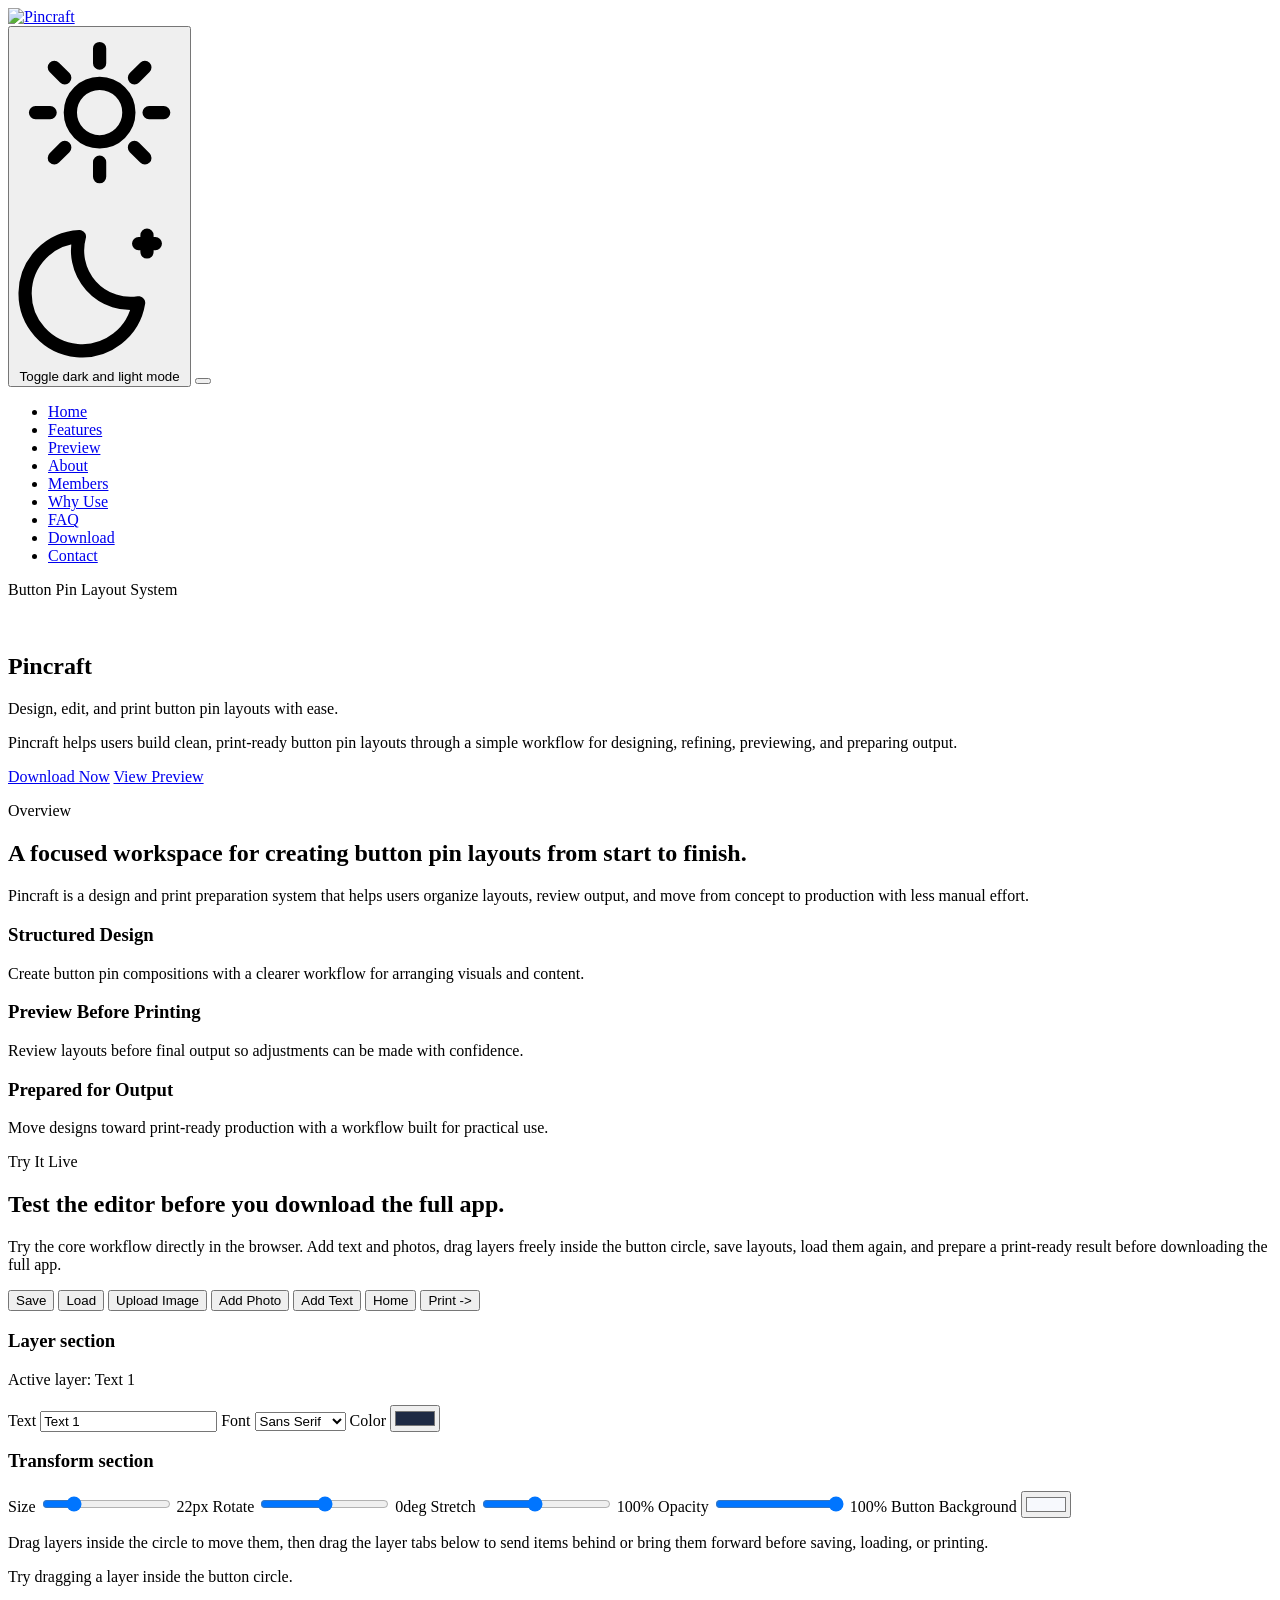
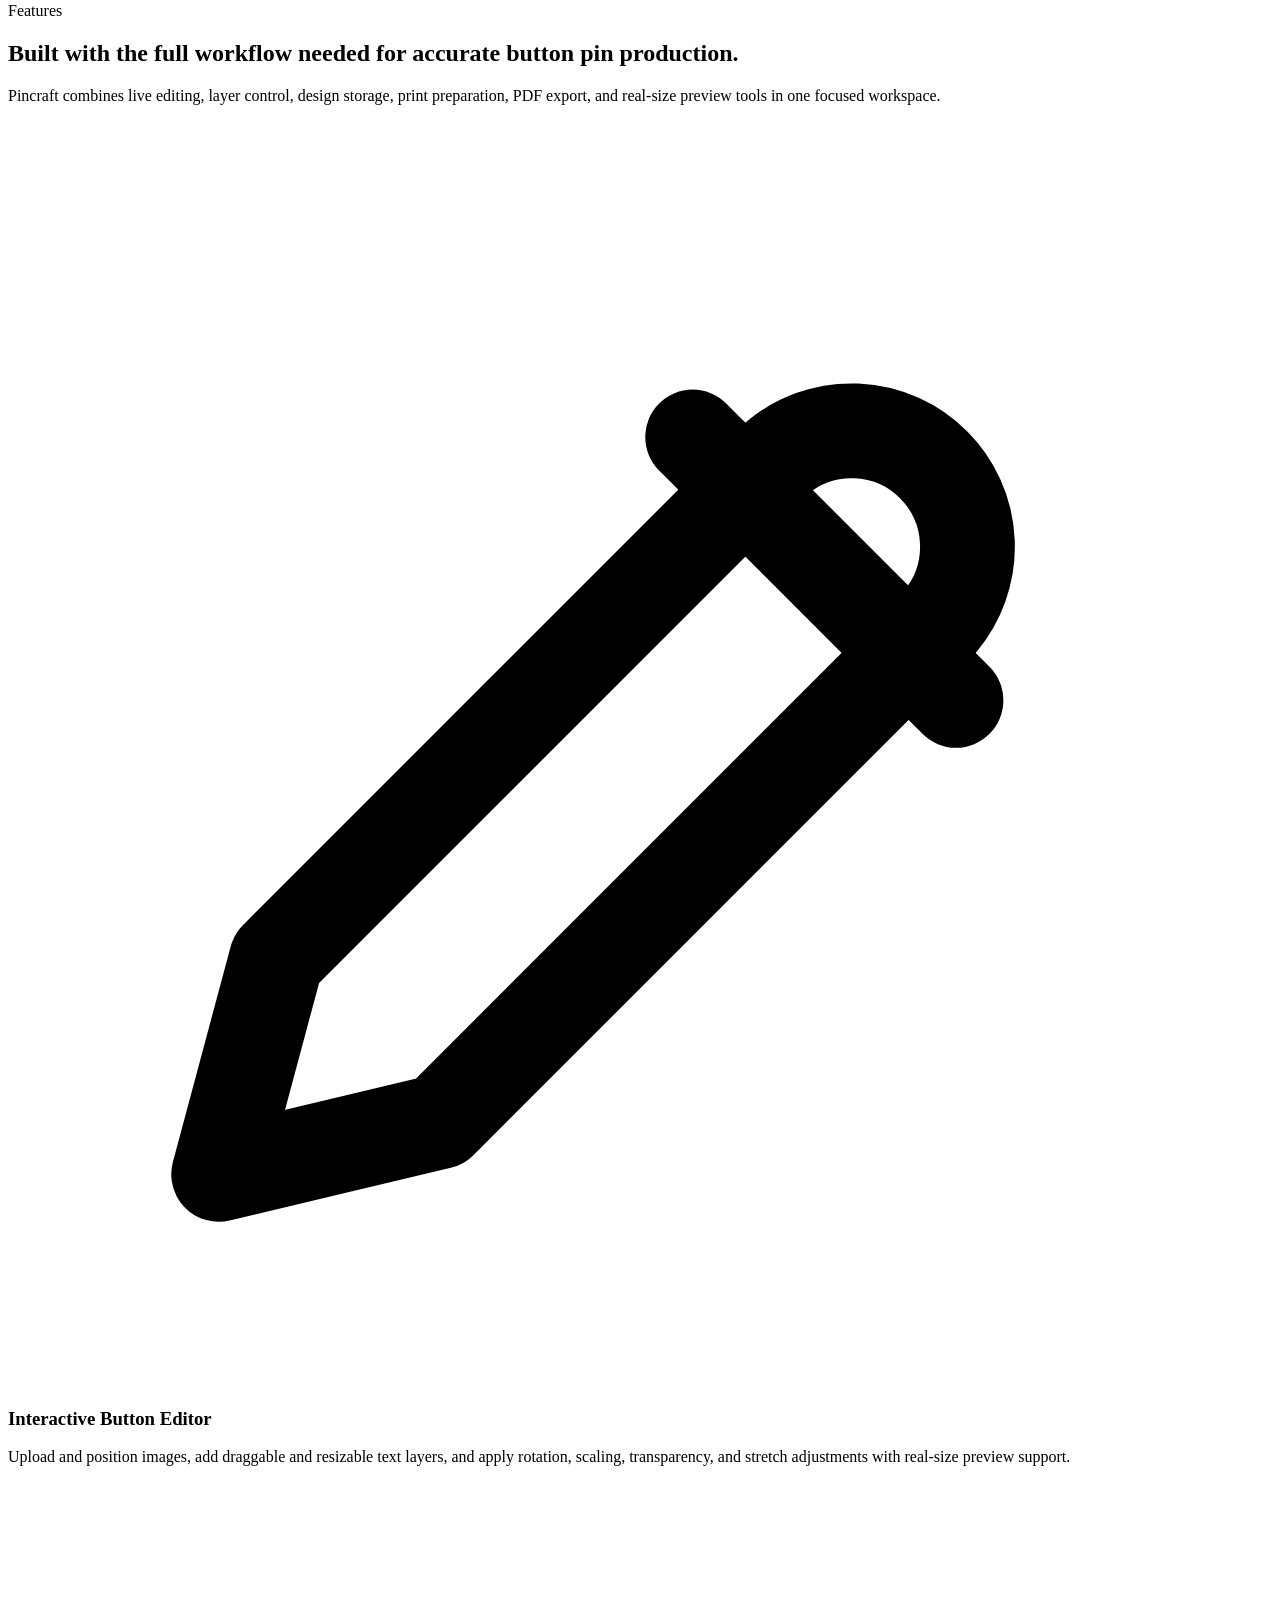
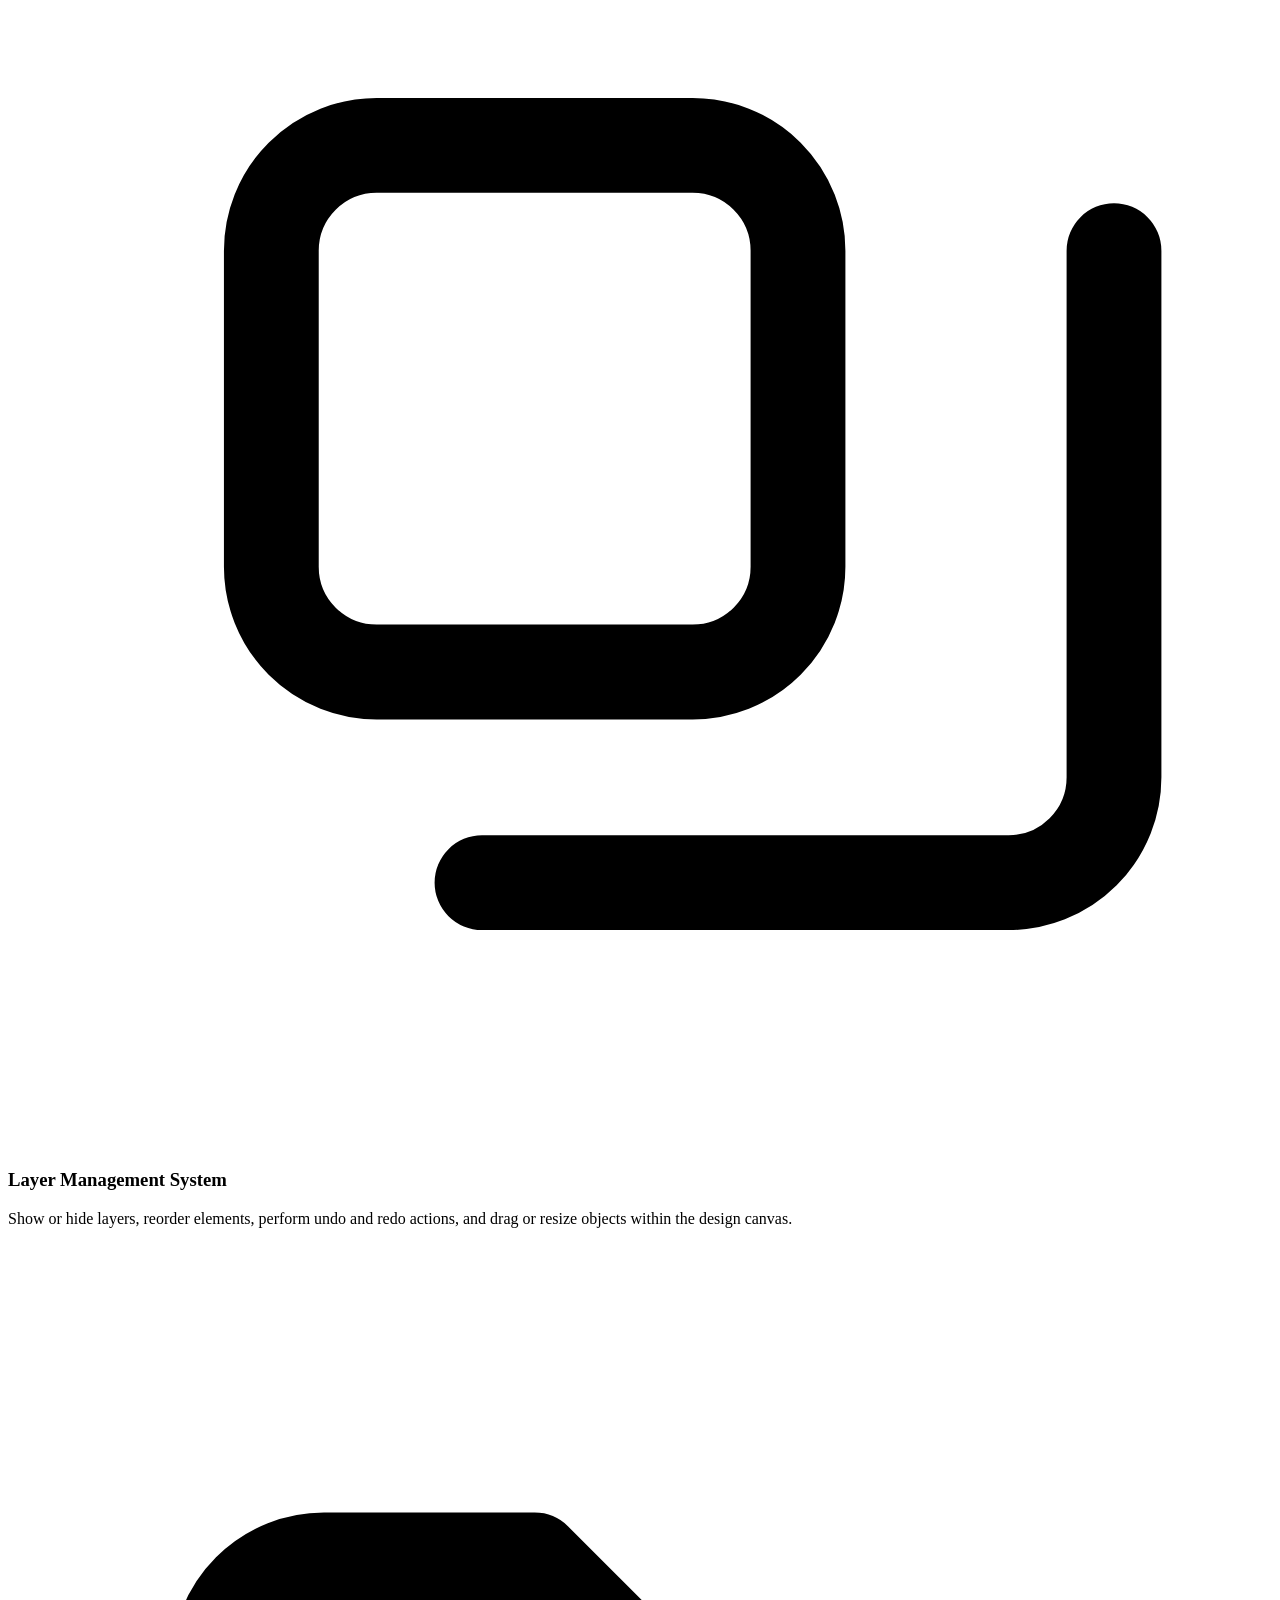
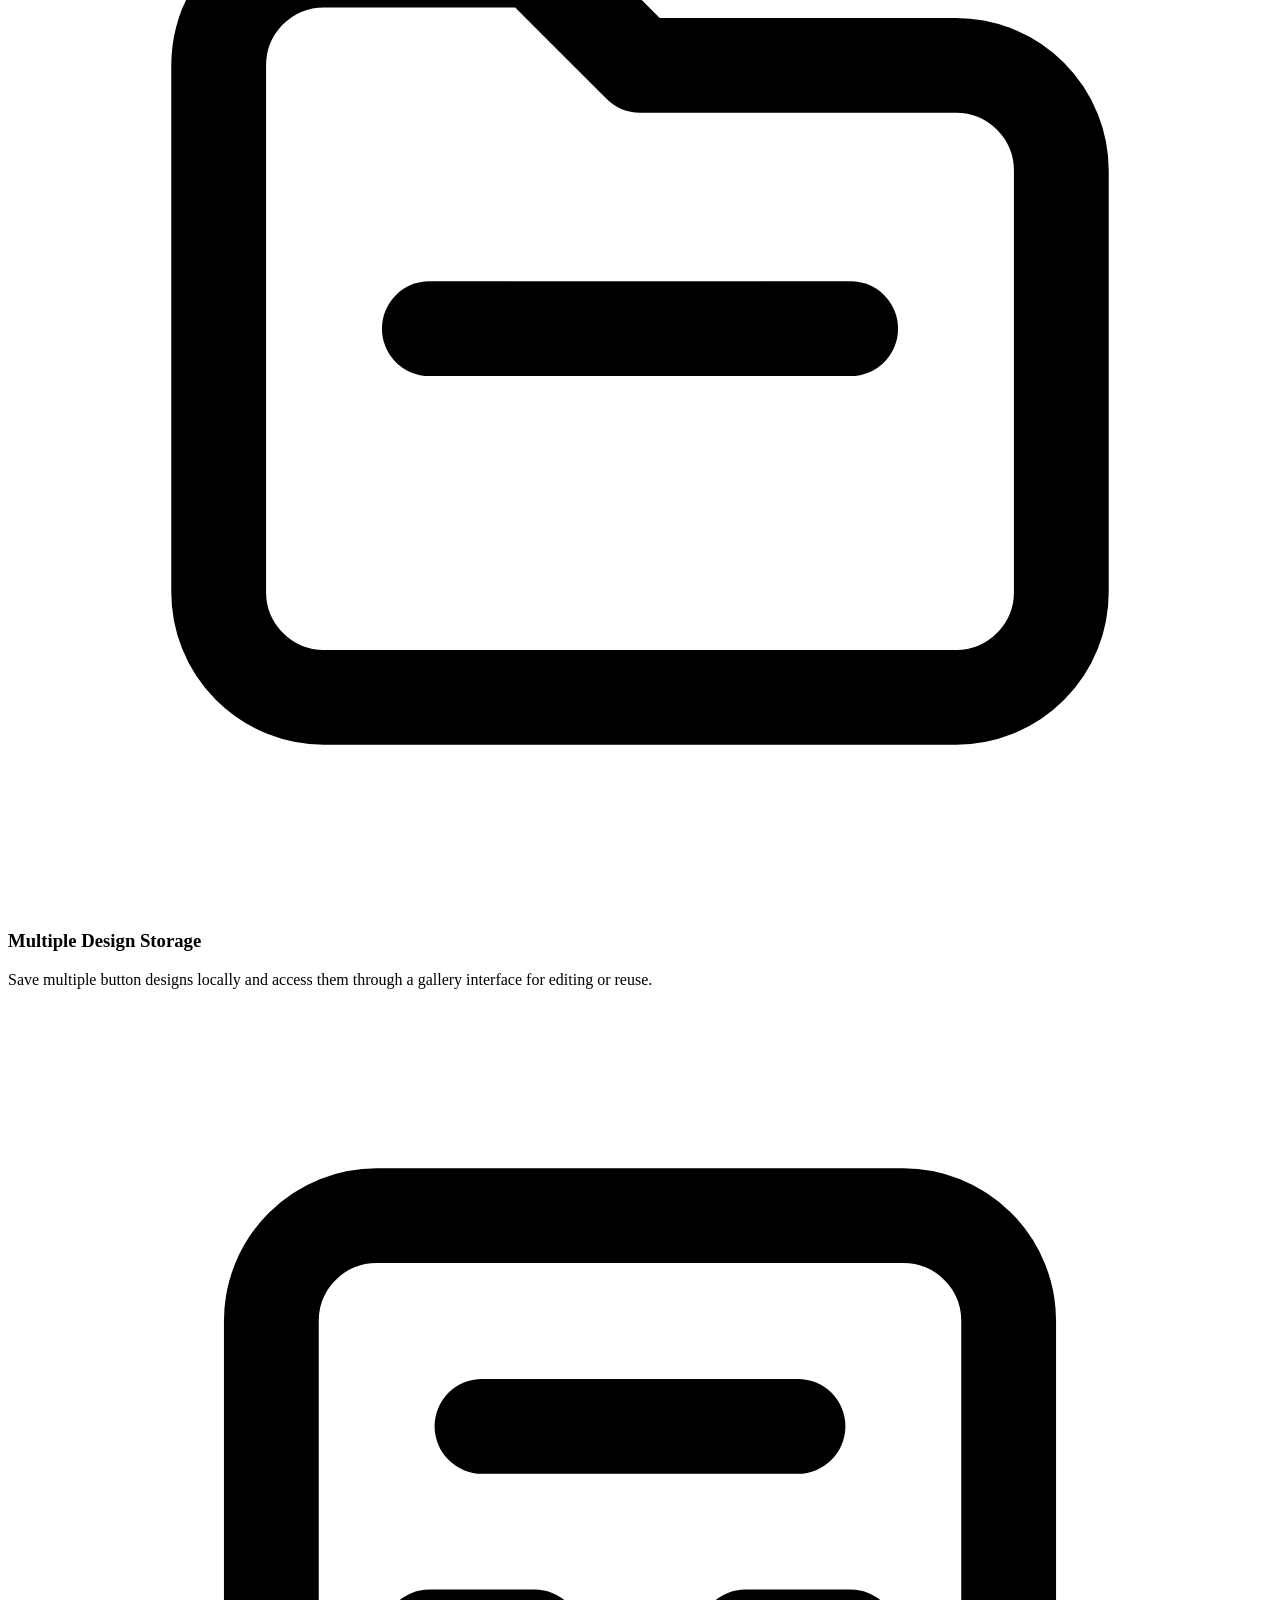
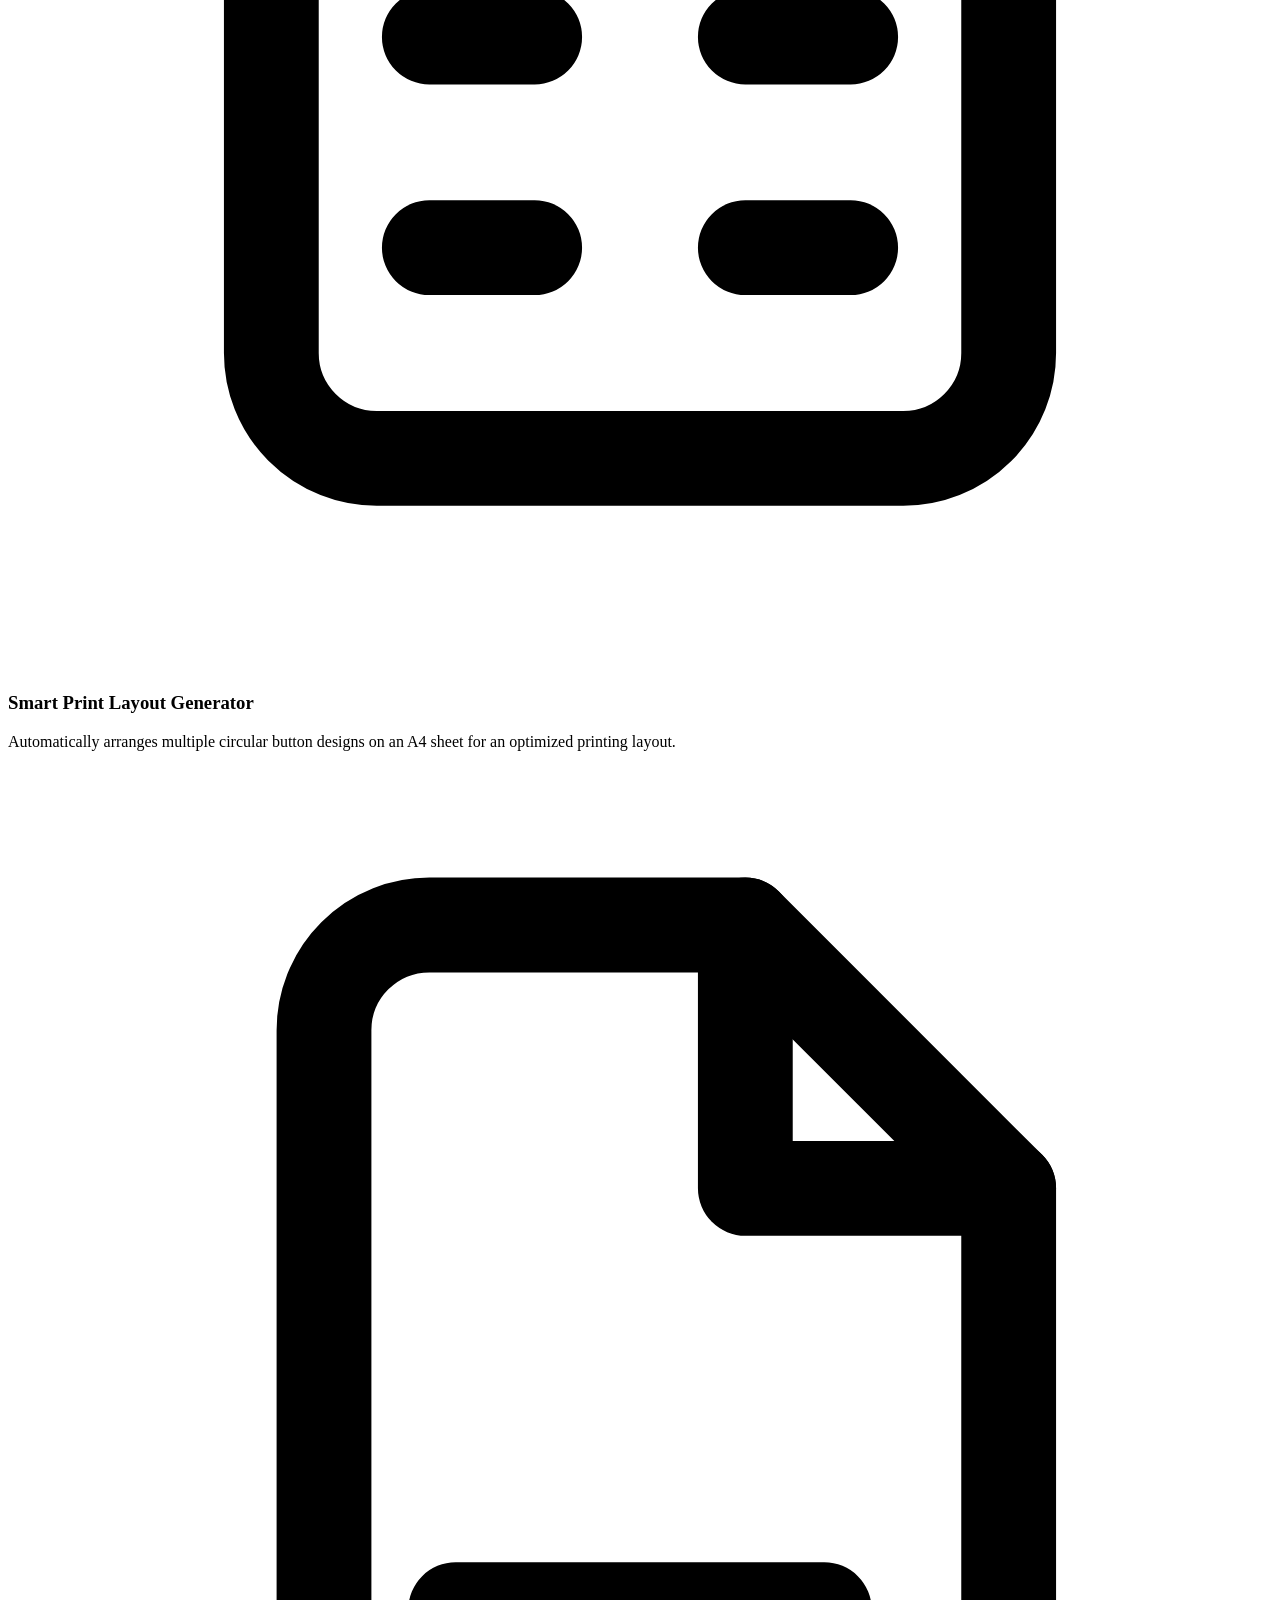
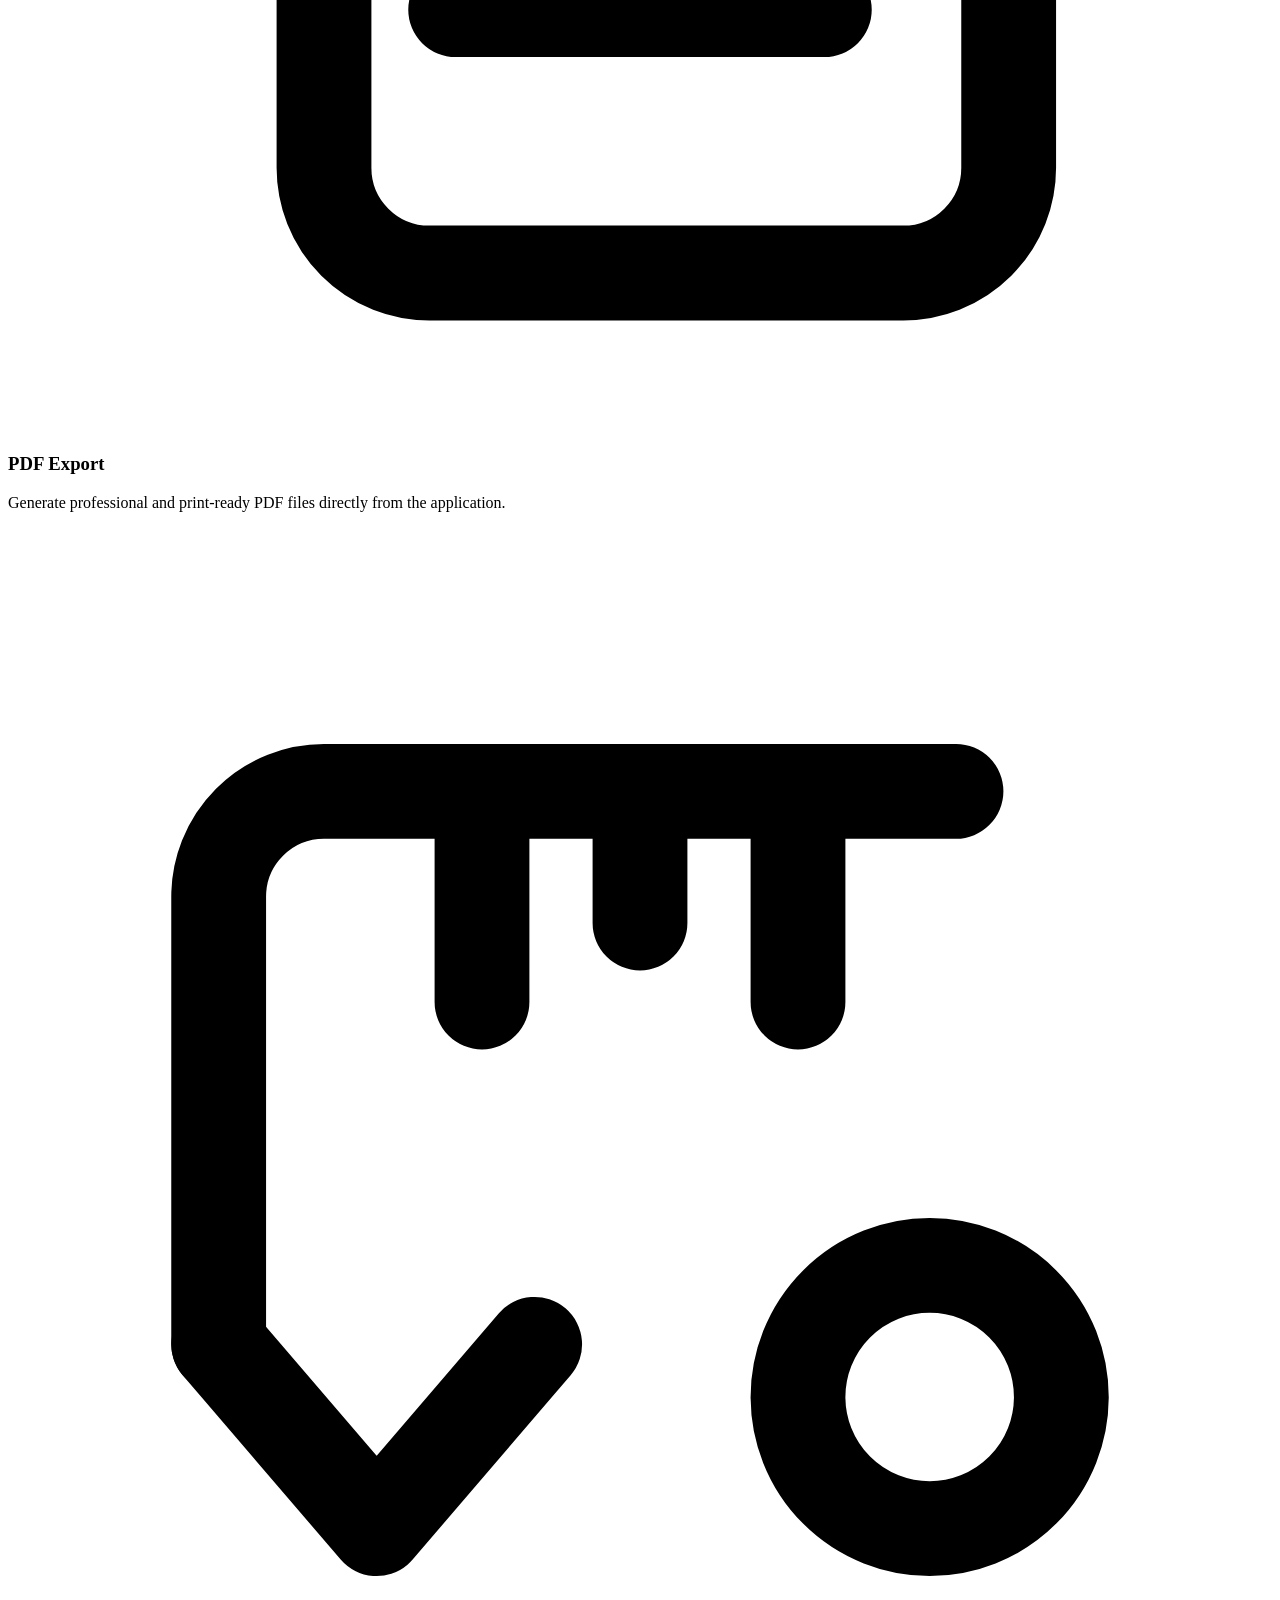
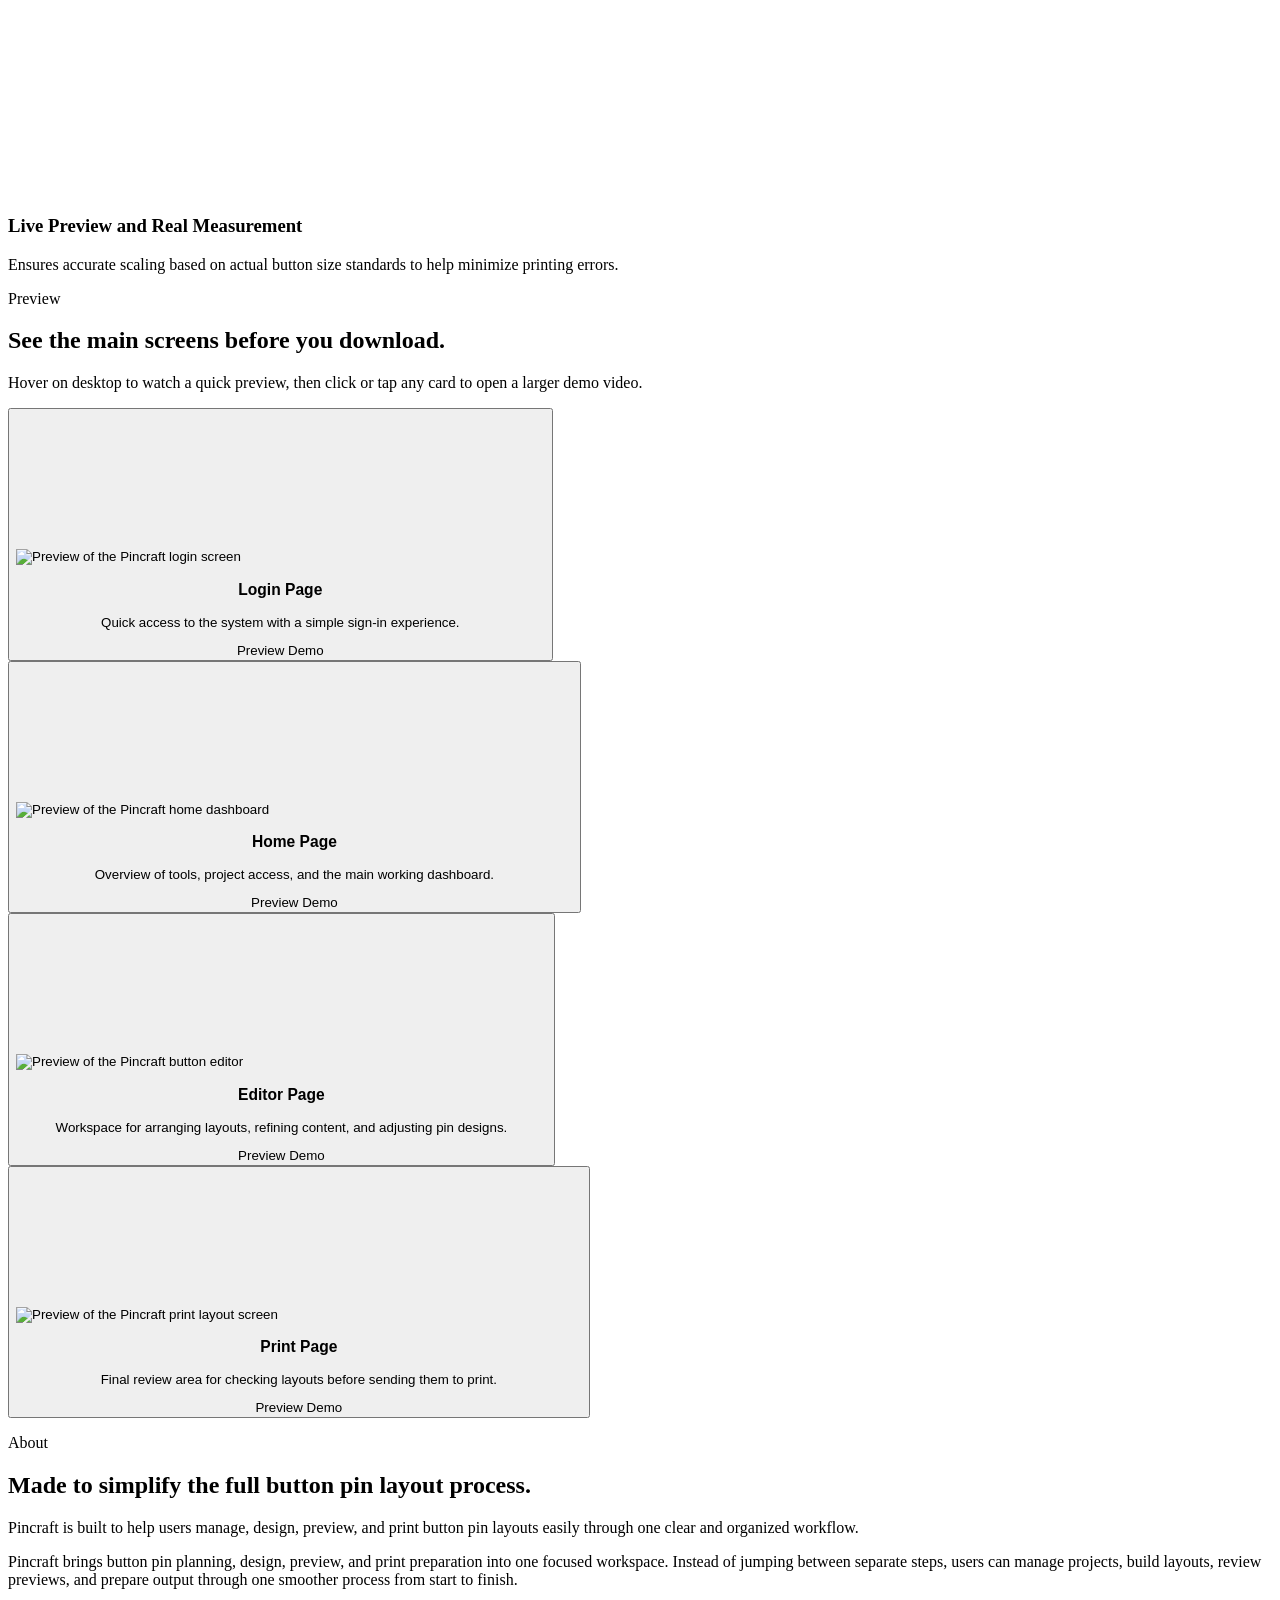
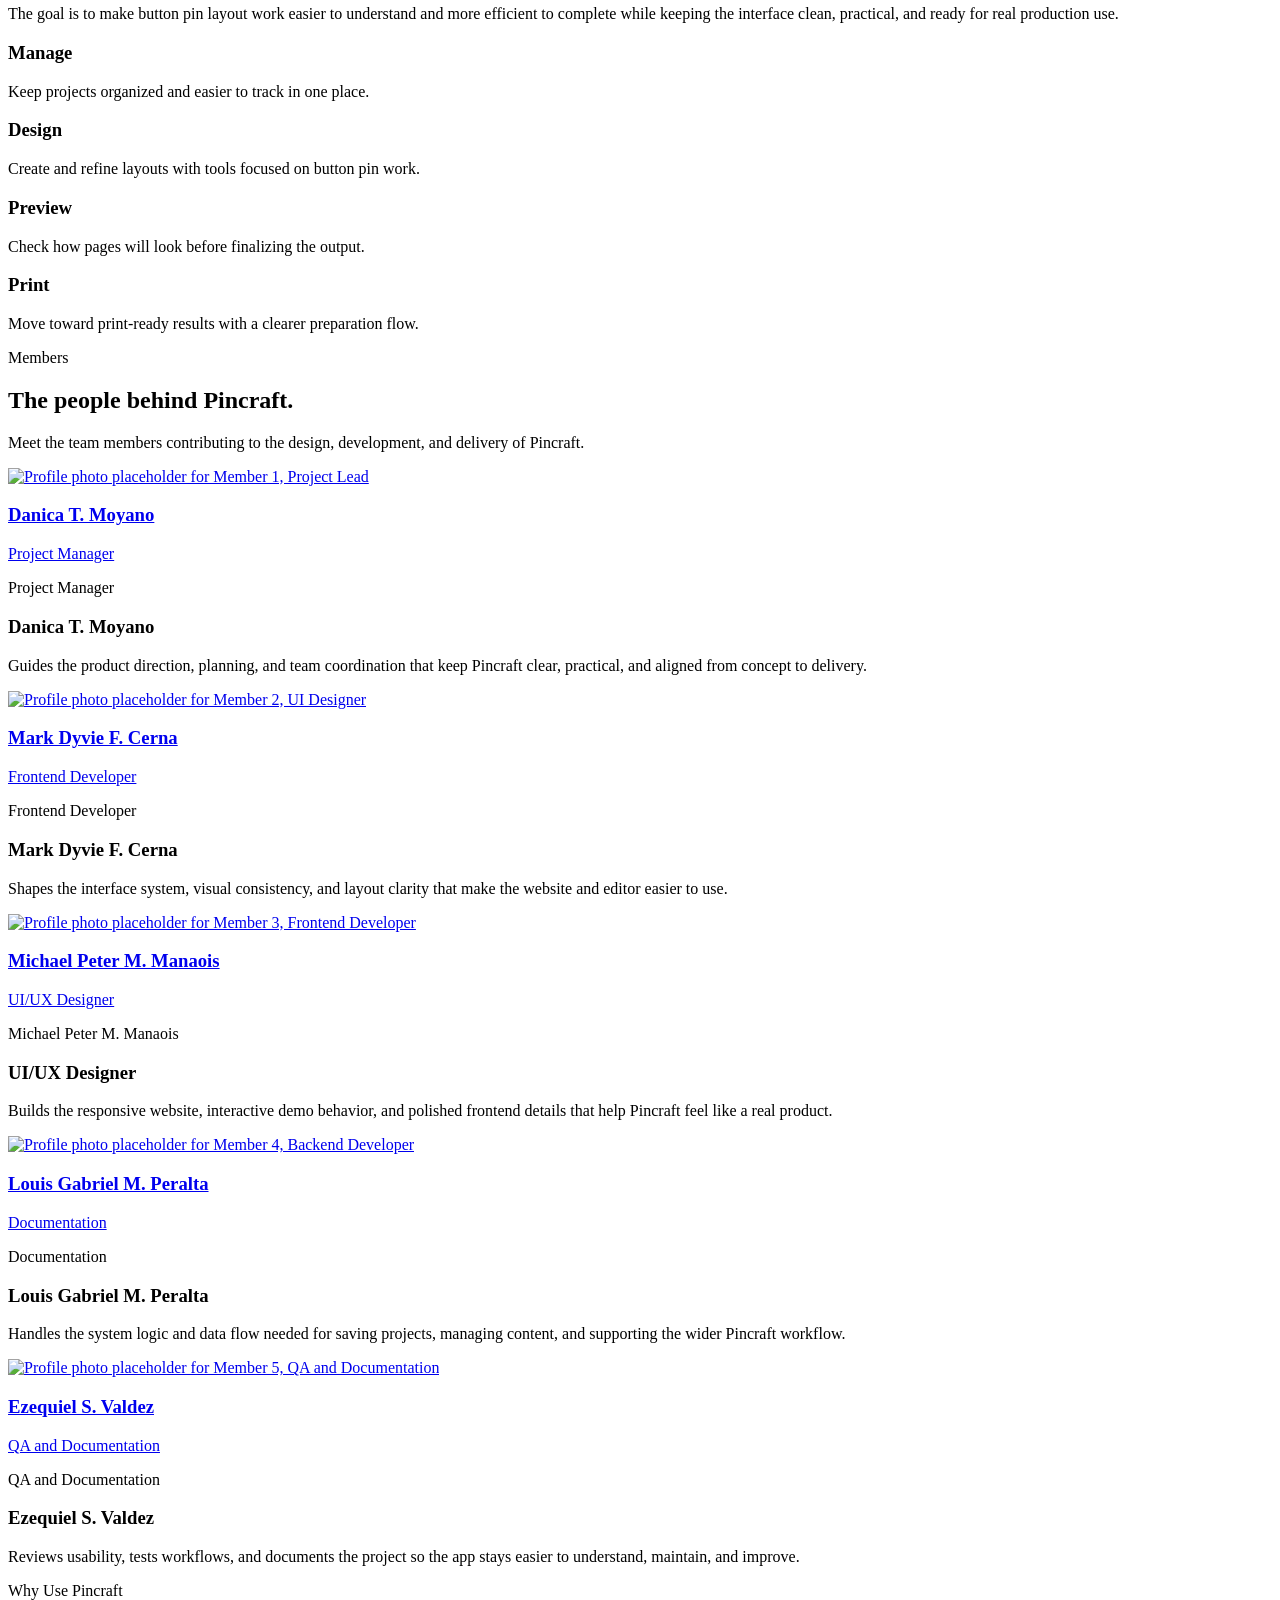
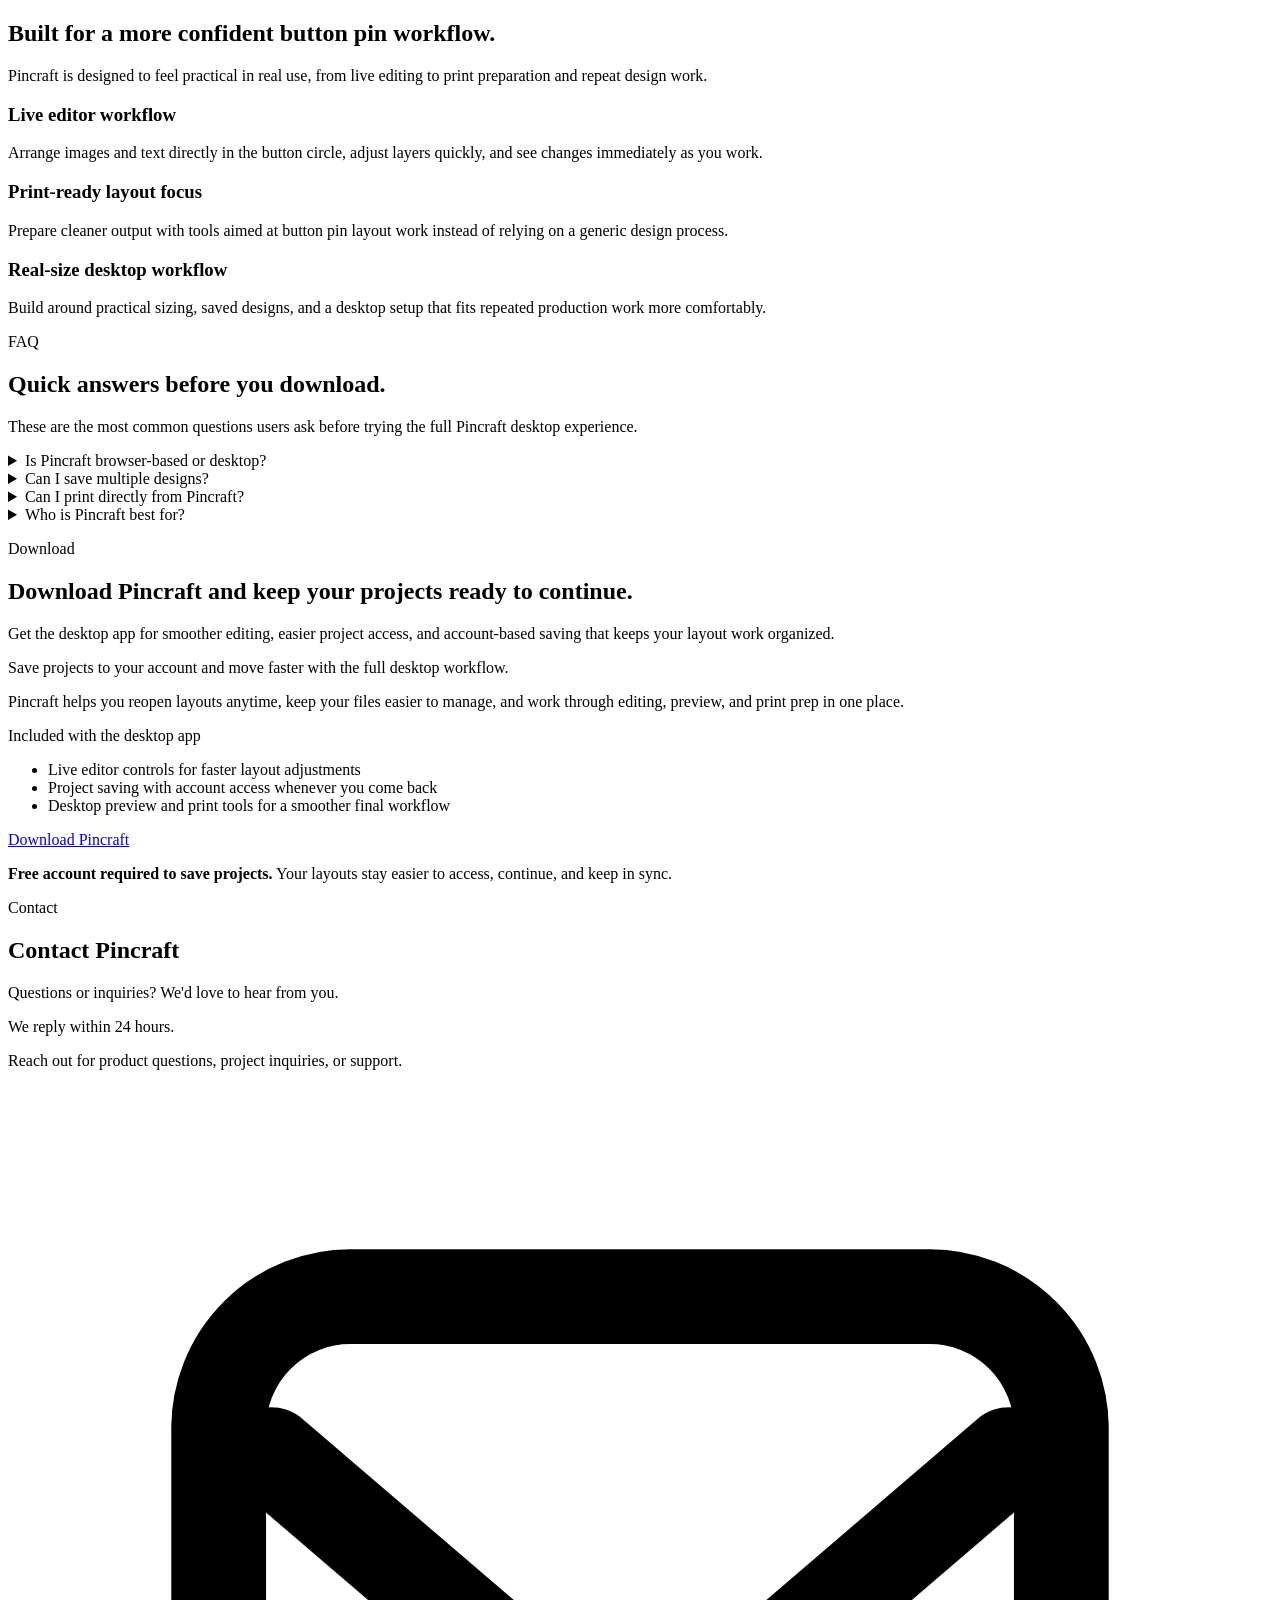
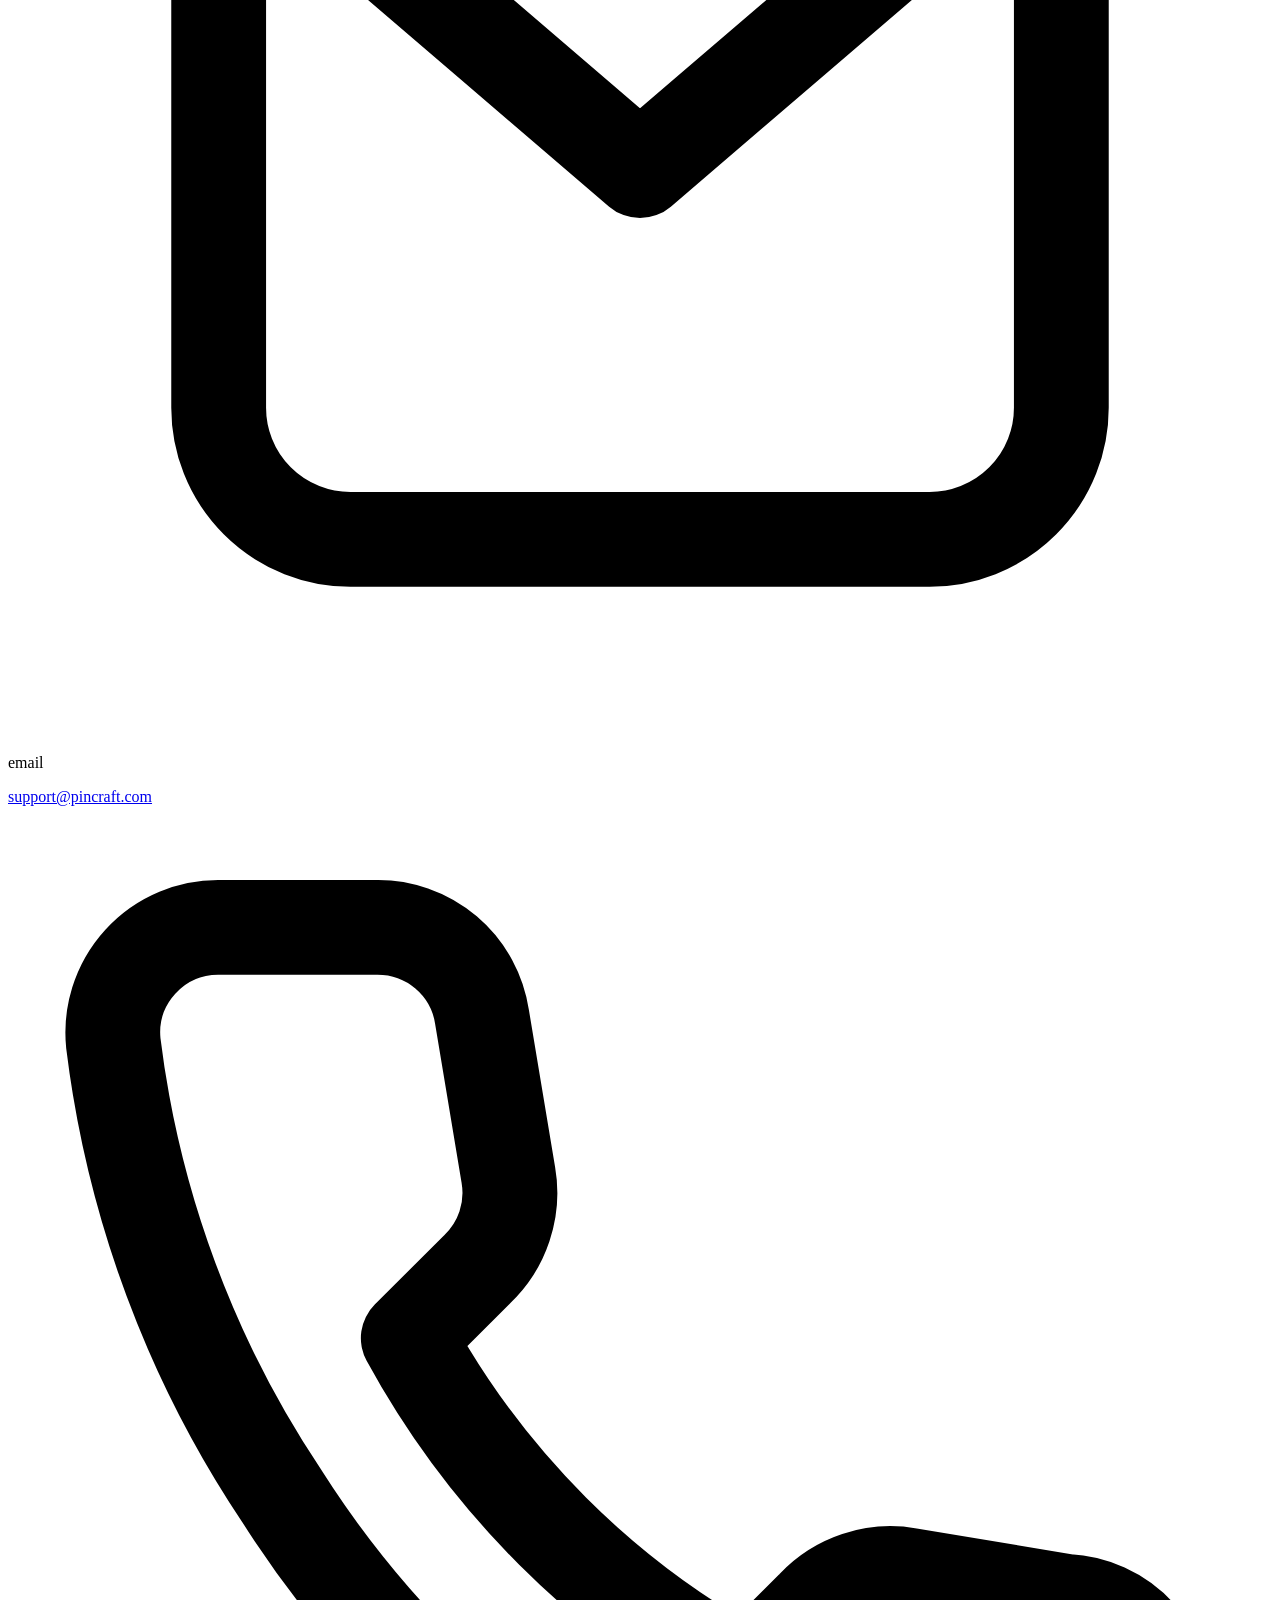
==== commit 2439e35b: "index outside the folder" ====
--- a/index.html
+++ b/index.html
@@ -7,10 +7,18 @@
   <link rel="stylesheet" href="style.css">
 </head>
 <body>
+  <!-- header and navigation -->
   <header class="site-header">
     <nav class="navbar" aria-label="Primary">
-      <a class="brand" href="#home">Pincraft</a>
-
+      <!-- href="#home" jumps to the section that has id="home" -->
+      <a class="brand" href="#home" aria-label="Pincraft home">
+        <img
+          src="assets/pincraft-logo.png"
+          alt="Pincraft"
+          class="brand__logo"
+          decoding="async"
+        >
+      </a>
       <div class="navbar-controls">
         <button class="theme-toggle" type="button" aria-label="Toggle dark and light mode">
           <span class="theme-toggle__track" aria-hidden="true">
@@ -54,6 +62,7 @@
           <li><a href="#why-use">Why Use</a></li>
           <li><a href="#faq">FAQ</a></li>
           <li><a href="#download">Download</a></li>
+          <li><a href="#contact">Contact</a></li>
         </ul>
       </div>
     </nav>
@@ -61,9 +70,18 @@
 
   <main>
     <section id="home" class="section home-section">
+      <!-- data-reveal is a custom data attribute that javascript uses for scroll animation -->
       <div class="section-content hero-content" data-reveal>
         <p class="eyebrow">Button Pin Layout System</p>
-        <h1>Pincraft</h1>
+        <div class="hero-brand" aria-hidden="true">
+          <img
+            src="assets/pincraft-logo.png"
+            alt=""
+            class="hero-logo"
+            decoding="async"
+          >
+        </div>
+        <h1 class="sr-only">Pincraft</h1>
         <p class="hero-tagline">Design, edit, and print button pin layouts with ease.</p>
         <p class="hero-description">
           Pincraft helps users build clean, print-ready button pin layouts through a simple
@@ -101,6 +119,7 @@
       </div>
     </section>
 
+    <!-- browser demo section -->
     <section id="demo" class="section demo-section">
       <div class="section-heading" data-reveal>
         <p class="eyebrow">Try It Live</p>
@@ -111,6 +130,7 @@
           result before downloading the full app.
         </p>
       </div>
+      <!-- data-demo-action gives each toolbar button a small action name for javascript -->
       <div class="demo-shell" data-reveal>
         <div class="demo-toolbar" role="toolbar" aria-label="Interactive Pincraft editor tools">
           <button type="button" class="demo-tool" data-demo-action="save">Save</button>
@@ -146,6 +166,7 @@
                 <span data-demo-active-name>Text 1</span>
               </p>
 
+              <!-- data-demo-input lets javascript find the right control for the active layer -->
               <label class="demo-field" data-demo-field="text">
                 <span>Text</span>
                 <input type="text" data-demo-input="text" value="Text 1">
@@ -210,6 +231,7 @@
           </aside>
         </div>
 
+        <!-- this hidden input is clicked by javascript when the upload button is used -->
         <input class="demo-upload-input" data-demo-upload type="file" accept="image/*" hidden>
       </div>
     </section>
@@ -293,72 +315,105 @@
       </div>
     </section>
 
+    <!-- preview cards with hover videos -->
     <section id="preview" class="section preview-section">
       <div class="section-heading" data-reveal>
         <p class="eyebrow">Preview</p>
         <h2>See the main screens before you download.</h2>
         <p>
-          Hover to inspect a screen more closely on desktop, tap to expand it on mobile, and click
-          for a larger preview when needed.
+          Hover on desktop to watch a quick preview, then click or tap any card to open a larger
+          demo video.
         </p>
       </div>
       <div class="preview-grid">
         <article class="preview-card" data-reveal>
-          <button type="button" class="preview-toggle" aria-pressed="false">
+          <button
+            type="button"
+            class="preview-toggle"
+            data-preview-trigger
+            aria-haspopup="dialog"
+            aria-controls="preview-modal"
+            aria-label="Open larger Login Page demo"
+          >
             <div class="preview-media">
-              <img src="assets/login.png" alt="Preview of the Pincraft login screen">
-              <video muted loop playsinline preload="metadata">
-                <source src="assets/login-preview.mp4" type="video/mp4">
+              <img src="assets/login.png" alt="Preview of the Pincraft login screen" loading="lazy" decoding="async">
+              <video muted loop playsinline preload="none" tabindex="-1" aria-hidden="true">
+                <source data-src="assets/login-preview.mp4" type="video/mp4">
               </video>
             </div>
             <div class="preview-caption">
               <h3>Login Page</h3>
               <p>Quick access to the system with a simple sign-in experience.</p>
+              <span class="preview-action" aria-hidden="true">Preview Demo</span>
             </div>
           </button>
         </article>
 
         <article class="preview-card" data-reveal>
-          <button type="button" class="preview-toggle" aria-pressed="false">
+          <button
+            type="button"
+            class="preview-toggle"
+            data-preview-trigger
+            aria-haspopup="dialog"
+            aria-controls="preview-modal"
+            aria-label="Open larger Home Page demo"
+          >
             <div class="preview-media">
-              <img src="assets/home.png" alt="Preview of the Pincraft home dashboard">
-              <video muted loop playsinline preload="metadata">
-                <source src="assets/home-preview.mp4" type="video/mp4">
+              <img src="assets/home.png" alt="Preview of the Pincraft home dashboard" loading="lazy" decoding="async">
+              <video muted loop playsinline preload="none" tabindex="-1" aria-hidden="true">
+                <source data-src="assets/home-preview.mp4" type="video/mp4">
               </video>
             </div>
             <div class="preview-caption">
               <h3>Home Page</h3>
               <p>Overview of tools, project access, and the main working dashboard.</p>
+              <span class="preview-action" aria-hidden="true">Preview Demo</span>
             </div>
           </button>
         </article>
 
         <article class="preview-card" data-reveal>
-          <button type="button" class="preview-toggle" aria-pressed="false">
+          <button
+            type="button"
+            class="preview-toggle"
+            data-preview-trigger
+            aria-haspopup="dialog"
+            aria-controls="preview-modal"
+            aria-label="Open larger Editor Page demo"
+          >
             <div class="preview-media">
-              <img src="assets/editor.png" alt="Preview of the Pincraft button editor">
-              <video muted loop playsinline preload="metadata">
-                <source src="assets/editor-preview.mp4" type="video/mp4">
+              <img src="assets/editor.png" alt="Preview of the Pincraft button editor" loading="lazy" decoding="async">
+              <video muted loop playsinline preload="none" tabindex="-1" aria-hidden="true">
+                <source data-src="assets/editor-preview.mp4" type="video/mp4">
               </video>
             </div>
             <div class="preview-caption">
               <h3>Editor Page</h3>
               <p>Workspace for arranging layouts, refining content, and adjusting pin designs.</p>
+              <span class="preview-action" aria-hidden="true">Preview Demo</span>
             </div>
           </button>
         </article>
 
         <article class="preview-card" data-reveal>
-          <button type="button" class="preview-toggle" aria-pressed="false">
+          <button
+            type="button"
+            class="preview-toggle"
+            data-preview-trigger
+            aria-haspopup="dialog"
+            aria-controls="preview-modal"
+            aria-label="Open larger Print Page demo"
+          >
             <div class="preview-media">
-              <img src="assets/print.png" alt="Preview of the Pincraft print layout screen">
-              <video muted loop playsinline preload="metadata">
-                <source src="assets/print-preview.mp4" type="video/mp4">
+              <img src="assets/print.png" alt="Preview of the Pincraft print layout screen" loading="lazy" decoding="async">
+              <video muted loop playsinline preload="none" tabindex="-1" aria-hidden="true">
+                <source data-src="assets/print-preview.mp4" type="video/mp4">
               </video>
             </div>
             <div class="preview-caption">
               <h3>Print Page</h3>
               <p>Final review area for checking layouts before sending them to print.</p>
+              <span class="preview-action" aria-hidden="true">Preview Demo</span>
             </div>
           </button>
         </article>
@@ -417,19 +472,19 @@
       </div>
       <div class="members-list">
         <article class="member-showcase" data-reveal>
-          <a class="member-card member-card--link" href="https://example.com/member-1" target="_blank" rel="noreferrer" aria-label="Open Member 1 portfolio">
+          <a class="member-card member-card--link" href="mark.html" target="_blank" rel="noreferrer" aria-label="Open Member 1 portfolio">
             <div class="member-card__media">
-              <img src="assets/member-1.jpg" alt="Profile photo placeholder for Member 1, Project Lead">
-              <span class="member-card__fallback" aria-hidden="true">M1</span>
+              <img src="assets/danica.jpg" alt="Profile photo placeholder for Member 1, Project Lead">
+              <span class="member-card__fallback" aria-hidden="true"></span>
             </div>
             <div class="member-card__body">
-              <h3>Member 1</h3>
-              <p>Project Lead</p>
+              <h3>Danica T. Moyano</h3>
+              <p>Project Manager</p>
             </div>
           </a>
           <div class="member-details">
-            <p class="eyebrow">Project Lead</p>
-            <h3>Member 1</h3>
+            <p class="eyebrow">Project Manager</p>
+            <h3>Danica T. Moyano</h3>
             <p>Guides the product direction, planning, and team coordination that keep Pincraft clear, practical, and aligned from concept to delivery.</p>
           </div>
         </article>
@@ -437,17 +492,17 @@
         <article class="member-showcase" data-reveal>
           <a class="member-card member-card--link" href="https://example.com/member-2" target="_blank" rel="noreferrer" aria-label="Open Member 2 portfolio">
             <div class="member-card__media">
-              <img src="assets/member-2.jpg" alt="Profile photo placeholder for Member 2, UI Designer">
-              <span class="member-card__fallback" aria-hidden="true">M2</span>
+              <img src="assets/mark.jpg" alt="Profile photo placeholder for Member 2, UI Designer">
+              <span class="member-card__fallback" aria-hidden="true"></span>
             </div>
             <div class="member-card__body">
-              <h3>Member 2</h3>
-              <p>UI Designer</p>
+              <h3>Mark Dyvie F. Cerna</h3>
+              <p>Frontend Developer</p>
             </div>
           </a>
           <div class="member-details">
-            <p class="eyebrow">UI Designer</p>
-            <h3>Member 2</h3>
+            <p class="eyebrow">Frontend Developer</p>
+            <h3>Mark Dyvie F. Cerna</h3>
             <p>Shapes the interface system, visual consistency, and layout clarity that make the website and editor easier to use.</p>
           </div>
         </article>
@@ -455,17 +510,17 @@
         <article class="member-showcase" data-reveal>
           <a class="member-card member-card--link" href="https://example.com/member-3" target="_blank" rel="noreferrer" aria-label="Open Member 3 portfolio">
             <div class="member-card__media">
-              <img src="assets/member-3.jpg" alt="Profile photo placeholder for Member 3, Frontend Developer">
-              <span class="member-card__fallback" aria-hidden="true">M3</span>
+              <img src="assets/michael.jpg" alt="Profile photo placeholder for Member 3, Frontend Developer">
+              <span class="member-card__fallback" aria-hidden="true"></span>
             </div>
             <div class="member-card__body">
-              <h3>Member 3</h3>
-              <p>Frontend Developer</p>
+              <h3>Michael Peter M. Manaois</h3>
+              <p>UI/UX Designer</p>
             </div>
           </a>
           <div class="member-details">
-            <p class="eyebrow">Frontend Developer</p>
-            <h3>Member 3</h3>
+            <p class="eyebrow">Michael Peter M. Manaois</p>
+            <h3>UI/UX Designer</h3>
             <p>Builds the responsive website, interactive demo behavior, and polished frontend details that help Pincraft feel like a real product.</p>
           </div>
         </article>
@@ -473,17 +528,17 @@
         <article class="member-showcase" data-reveal>
           <a class="member-card member-card--link" href="https://example.com/member-4" target="_blank" rel="noreferrer" aria-label="Open Member 4 portfolio">
             <div class="member-card__media">
-              <img src="assets/member-4.jpg" alt="Profile photo placeholder for Member 4, Backend Developer">
-              <span class="member-card__fallback" aria-hidden="true">M4</span>
+              <img src="assets/louis.jpg" alt="Profile photo placeholder for Member 4, Backend Developer">
+              <span class="member-card__fallback" aria-hidden="true"></span>
             </div>
             <div class="member-card__body">
-              <h3>Member 4</h3>
-              <p>Backend Developer</p>
+              <h3>Louis Gabriel M. Peralta</h3>
+              <p>Documentation</p>
             </div>
           </a>
           <div class="member-details">
-            <p class="eyebrow">Backend Developer</p>
-            <h3>Member 4</h3>
+            <p class="eyebrow">Documentation</p>
+            <h3>Louis Gabriel M. Peralta</h3>
             <p>Handles the system logic and data flow needed for saving projects, managing content, and supporting the wider Pincraft workflow.</p>
           </div>
         </article>
@@ -491,17 +546,17 @@
         <article class="member-showcase" data-reveal>
           <a class="member-card member-card--link" href="https://example.com/member-5" target="_blank" rel="noreferrer" aria-label="Open Member 5 portfolio">
             <div class="member-card__media">
-              <img src="assets/member-5.jpg" alt="Profile photo placeholder for Member 5, QA and Documentation">
-              <span class="member-card__fallback" aria-hidden="true">M5</span>
+              <img src="assets/ezequiel.jpg" alt="Profile photo placeholder for Member 5, QA and Documentation">
+              <span class="member-card__fallback" aria-hidden="true"></span>
             </div>
             <div class="member-card__body">
-              <h3>Member 5</h3>
+              <h3>Ezequiel S. Valdez</h3>
               <p>QA and Documentation</p>
             </div>
           </a>
           <div class="member-details">
             <p class="eyebrow">QA and Documentation</p>
-            <h3>Member 5</h3>
+            <h3>Ezequiel S. Valdez</h3>
             <p>Reviews usability, tests workflows, and documents the project so the app stays easier to understand, maintain, and improve.</p>
           </div>
         </article>
@@ -586,36 +641,125 @@
     <section id="download" class="section download-section">
       <div class="section-heading" data-reveal>
         <p class="eyebrow">Download</p>
-        <h2>Bring the full Pincraft workflow to your desktop.</h2>
+        <h2>Download Pincraft and keep your projects ready to continue.</h2>
         <p>
-          Download the desktop build for a more complete editing, preview, and print preparation
-          experience.
+          Get the desktop app for smoother editing, easier project access, and account-based
+          saving that keeps your layout work organized.
         </p>
       </div>
       <div class="download-content" data-reveal>
         <div class="download-copy">
-          <p class="download-lead">Ready for the full editor, layout tools, and print workflow.</p>
-          <p>
-            Pincraft gives you a more organized way to create button pin layouts with less friction
-            from setup to final output.
+          <p class="download-lead">Save projects to your account and move faster with the full desktop workflow.</p>
+          <p>
+            Pincraft helps you reopen layouts anytime, keep your files easier to manage, and work
+            through editing, preview, and print prep in one place.
           </p>
           <div class="download-includes">
-            <p class="download-includes__title">What you get</p>
+            <p class="download-includes__title">Included with the desktop app</p>
             <ul>
-              <li>Interactive editor with live layer controls</li>
-              <li>Saved design access for continued editing</li>
-              <li>Desktop tools for print-ready layout preparation</li>
+              <li>Live editor controls for faster layout adjustments</li>
+              <li>Project saving with account access whenever you come back</li>
+              <li>Desktop preview and print tools for a smoother final workflow</li>
             </ul>
           </div>
         </div>
         <div class="download-actions">
-          <a href="assets/Pincraft-Setup.exe" class="download-button" aria-label="Download Pincraft">Download Pincraft</a>
-          <p class="download-caption">Use this button for your Drive link so users can download the full Pincraft files directly.</p>
-        </div>
+          <a href="https://drive.google.com/uc?export=download&id=1-7l0zck1FuqC_D4aPuHkRU92EKVcPAFX" class="download-button" aria-label="Download Pincraft Desktop">Download Pincraft</a>
+          <p class="download-caption"><strong>Free account required to save projects.</strong> Your layouts stay easier to access, continue, and keep in sync.</p>
+        </div>
+      </div>
+    </section>
+
+    <!-- contact section -->
+    <section id="contact" class="section contact-section">
+      <div class="section-heading" data-reveal>
+        <p class="eyebrow">Contact</p>
+        <h2>Contact Pincraft</h2>
+        <p>Questions or inquiries? We'd love to hear from you.</p>
+      </div>
+      <div class="contact-content" data-reveal>
+        <div class="contact-info">
+          <div class="contact-copy">
+            <p class="contact-lead">We reply within 24 hours.</p>
+            <p class="contact-note">Reach out for product questions, project inquiries, or support.</p>
+          </div>
+
+          <div class="contact-card">
+            <div class="contact-item">
+              <span class="contact-item__icon" aria-hidden="true">
+                <svg viewBox="0 0 24 24" fill="none" stroke="currentColor" stroke-width="1.8" stroke-linecap="round" stroke-linejoin="round">
+                  <path d="M4 6.5A2.5 2.5 0 0 1 6.5 4h11A2.5 2.5 0 0 1 20 6.5v11a2.5 2.5 0 0 1-2.5 2.5h-11A2.5 2.5 0 0 1 4 17.5v-11Z"/>
+                  <path d="m5 7 7 6 7-6"/>
+                </svg>
+              </span>
+              <span class="contact-item__label">email</span>
+              <p><a href="mailto:support@pincraft.com">support@pincraft.com</a></p>
+            </div>
+            <div class="contact-item">
+              <span class="contact-item__icon" aria-hidden="true">
+                <svg viewBox="0 0 24 24" fill="none" stroke="currentColor" stroke-width="1.8" stroke-linecap="round" stroke-linejoin="round">
+                  <path d="M22 16.9v3a2 2 0 0 1-2.2 2 19.8 19.8 0 0 1-8.6-3.1 19.5 19.5 0 0 1-6-6A19.8 19.8 0 0 1 2 4.2 2 2 0 0 1 4 2h3a2 2 0 0 1 2 1.7l.5 3a2 2 0 0 1-.6 1.8l-1.3 1.3a16 16 0 0 0 6.4 6.4l1.3-1.3a2 2 0 0 1 1.8-.6l3 .5A2 2 0 0 1 22 16.9Z"/>
+                </svg>
+              </span>
+              <span class="contact-item__label">phone</span>
+              <p>+63 900 000 0000</p>
+            </div>
+            <div class="contact-item">
+              <span class="contact-item__icon" aria-hidden="true">
+                <svg viewBox="0 0 24 24" fill="none" stroke="currentColor" stroke-width="1.8" stroke-linecap="round" stroke-linejoin="round">
+                  <path d="M12 21s6-5.7 6-11a6 6 0 1 0-12 0c0 5.3 6 11 6 11Z"/>
+                  <circle cx="12" cy="10" r="2.5"/>
+                </svg>
+              </span>
+              <span class="contact-item__label">location</span>
+              <p>Urdaneta City, Pangasinan</p>
+            </div>
+            <div class="contact-item">
+              <span class="contact-item__icon" aria-hidden="true">
+                <svg viewBox="0 0 24 24" fill="none" stroke="currentColor" stroke-width="1.8" stroke-linecap="round" stroke-linejoin="round">
+                  <circle cx="12" cy="12" r="9"/>
+                  <path d="M12 7v5l3 2"/>
+                </svg>
+              </span>
+              <span class="contact-item__label">hours</span>
+              <p>monday to friday, 9:00 am to 5:00 pm</p>
+            </div>
+          </div>
+        </div>
+
+        <form class="contact-form" action="#" method="post">
+          <h3>Send us a message</h3>
+
+          <label class="contact-form__field">
+            <span>Name</span>
+            <input type="text" name="name" placeholder="Your full name">
+          </label>
+
+          <label class="contact-form__field">
+            <span>Email</span>
+            <input type="email" name="email" placeholder="you@company.com">
+          </label>
+
+          <label class="contact-form__field">
+            <span>Subject</span>
+            <input type="text" name="subject" placeholder="How can we help?">
+          </label>
+
+          <label class="contact-form__field">
+            <span>Message</span>
+            <textarea name="message" rows="5" placeholder="Tell us a bit about your question or project."></textarea>
+          </label>
+
+          <div class="contact-form__actions">
+            <button type="button" class="contact-form__button">Send Message</button>
+          </div>
+        </form>
       </div>
     </section>
   </main>
 
+  <!-- modal used for larger preview media -->
+  <!-- role, aria-modal, and aria-labelledby help screen readers understand the modal -->
   <div
     class="preview-modal"
     id="preview-modal"
@@ -623,28 +767,32 @@
     role="dialog"
     aria-modal="true"
     aria-labelledby="preview-modal-title"
+    aria-describedby="preview-modal-description"
   >
     <div class="preview-modal__backdrop" data-close-preview-modal="true"></div>
     <div class="preview-modal__panel" role="document">
       <button type="button" class="preview-modal__close" aria-label="Close full preview">
         Close
       </button>
+      <div class="preview-modal__header">
+        <p class="preview-modal__eyebrow">showcase demo</p>
+        <h2 id="preview-modal-title" data-preview-modal-title>Screen Preview</h2>
+        <p id="preview-modal-description" data-preview-modal-description>
+          Watch a larger demo of this screen.
+        </p>
+      </div>
       <div class="preview-modal__content">
         <div class="preview-modal__media">
           <img src="" alt="" data-preview-modal-image>
-          <video muted loop playsinline preload="metadata" data-preview-modal-video>
+          <video controls muted playsinline preload="none" data-preview-modal-video>
             <source src="" type="video/mp4" data-preview-modal-source>
           </video>
         </div>
-        <div class="preview-modal__copy">
-          <p class="eyebrow">Full Preview</p>
-          <h2 id="preview-modal-title" data-preview-modal-title>Screen Preview</h2>
-          <p data-preview-modal-description></p>
-        </div>
       </div>
     </div>
   </div>
 
+  <!-- modal used when the demo print button asks users to download the app -->
   <div
     class="download-modal"
     id="download-modal"
@@ -659,14 +807,14 @@
         Close
       </button>
       <div class="download-modal__content">
-        <p class="eyebrow">Full Experience</p>
-        <h2 id="download-modal-title">Unlock print tools in the full Pincraft app.</h2>
+        <p class="eyebrow">Desktop App</p>
+        <h2 id="download-modal-title">Save projects to your account in the full Pincraft app.</h2>
         <p>
-          The browser demo is great for exploring the editor, but the complete print workflow,
-          export flow, and full layout tools are available in the downloadable system.
+          The browser demo is great for exploring, and the desktop app adds account-based project
+          saving, easier return access, and the full print workflow in one place.
         </p>
         <div class="download-modal__actions">
-          <a class="download-modal__primary" href="assets/Pincraft-Setup.exe" data-close-download-modal="true">Download Pincraft</a>
+          <a class="download-modal__primary" href="https://drive.google.com/uc?export=download&id=1-7l0zck1FuqC_D4aPuHkRU92EKVcPAFX" data-close-download-modal="true">Download Pincraft</a>
           <button type="button" class="download-modal__secondary" data-close-download-modal="true">
             Keep Exploring
           </button>
